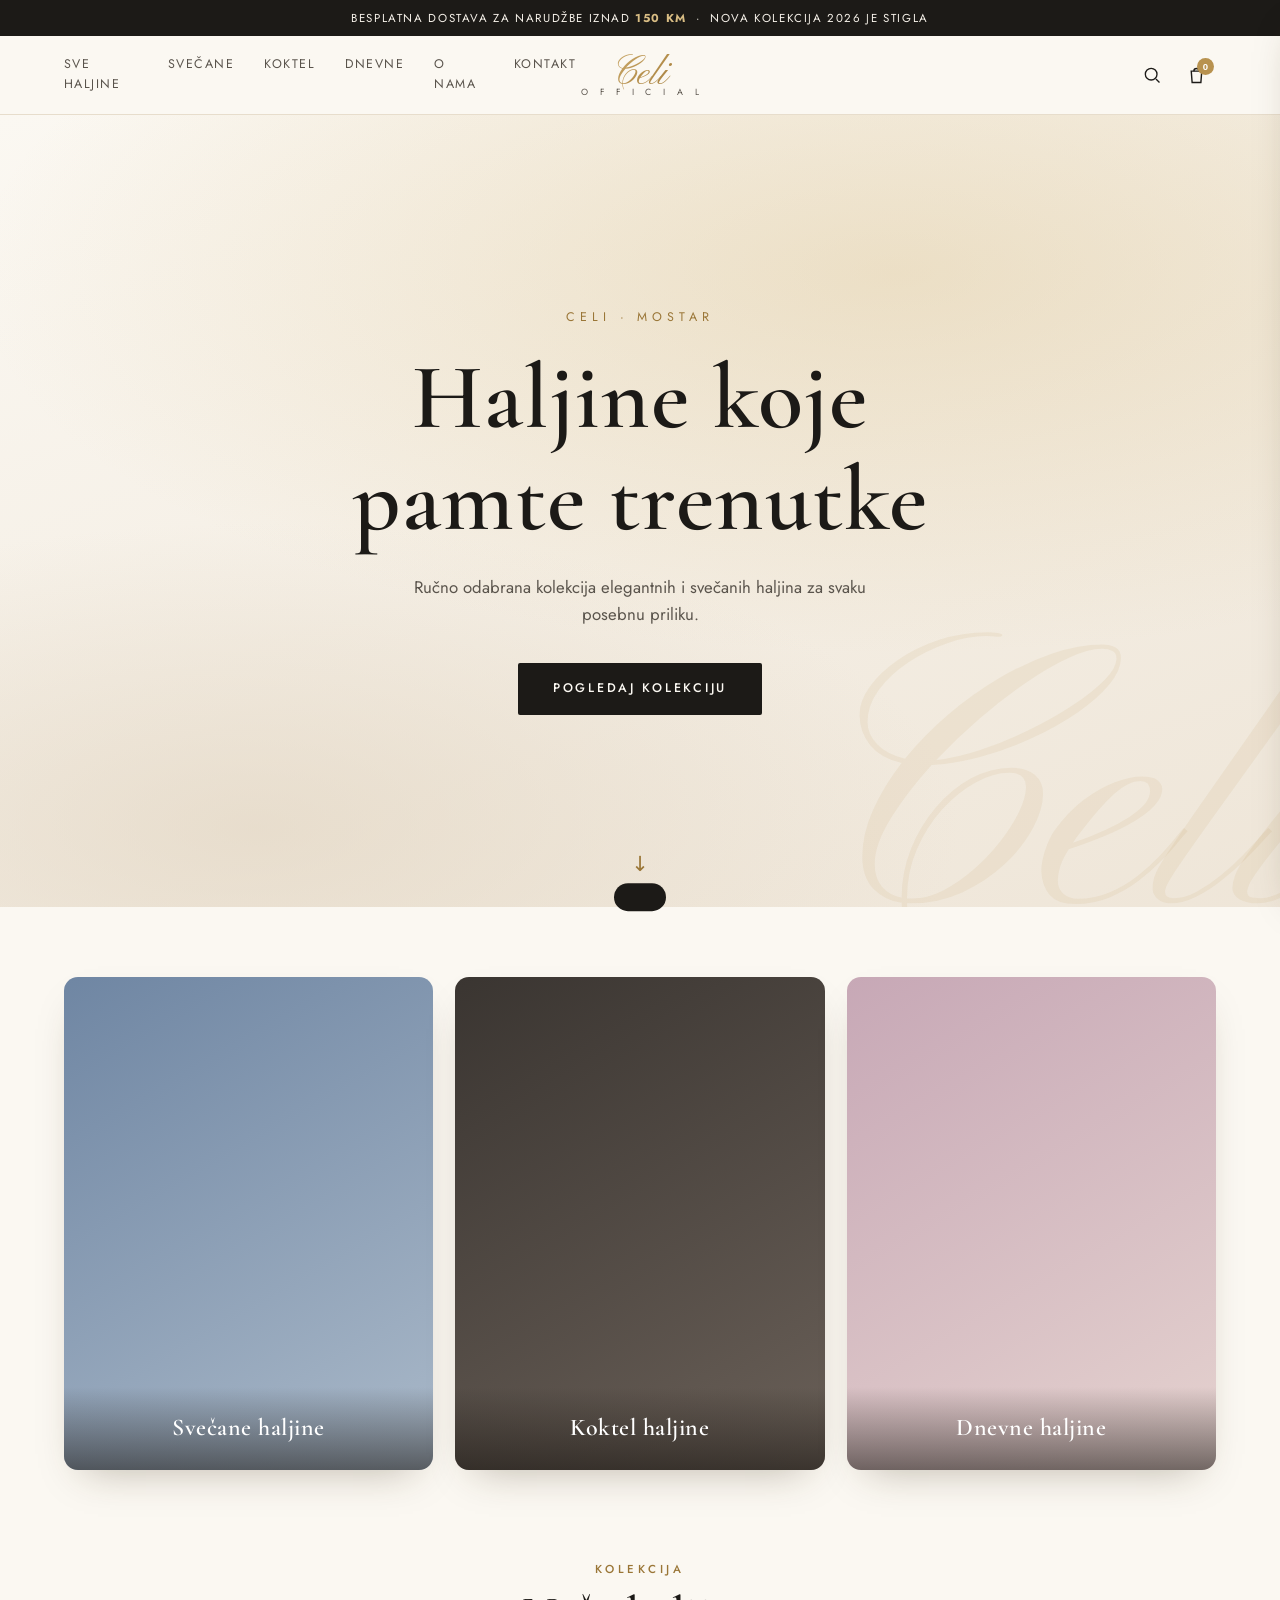
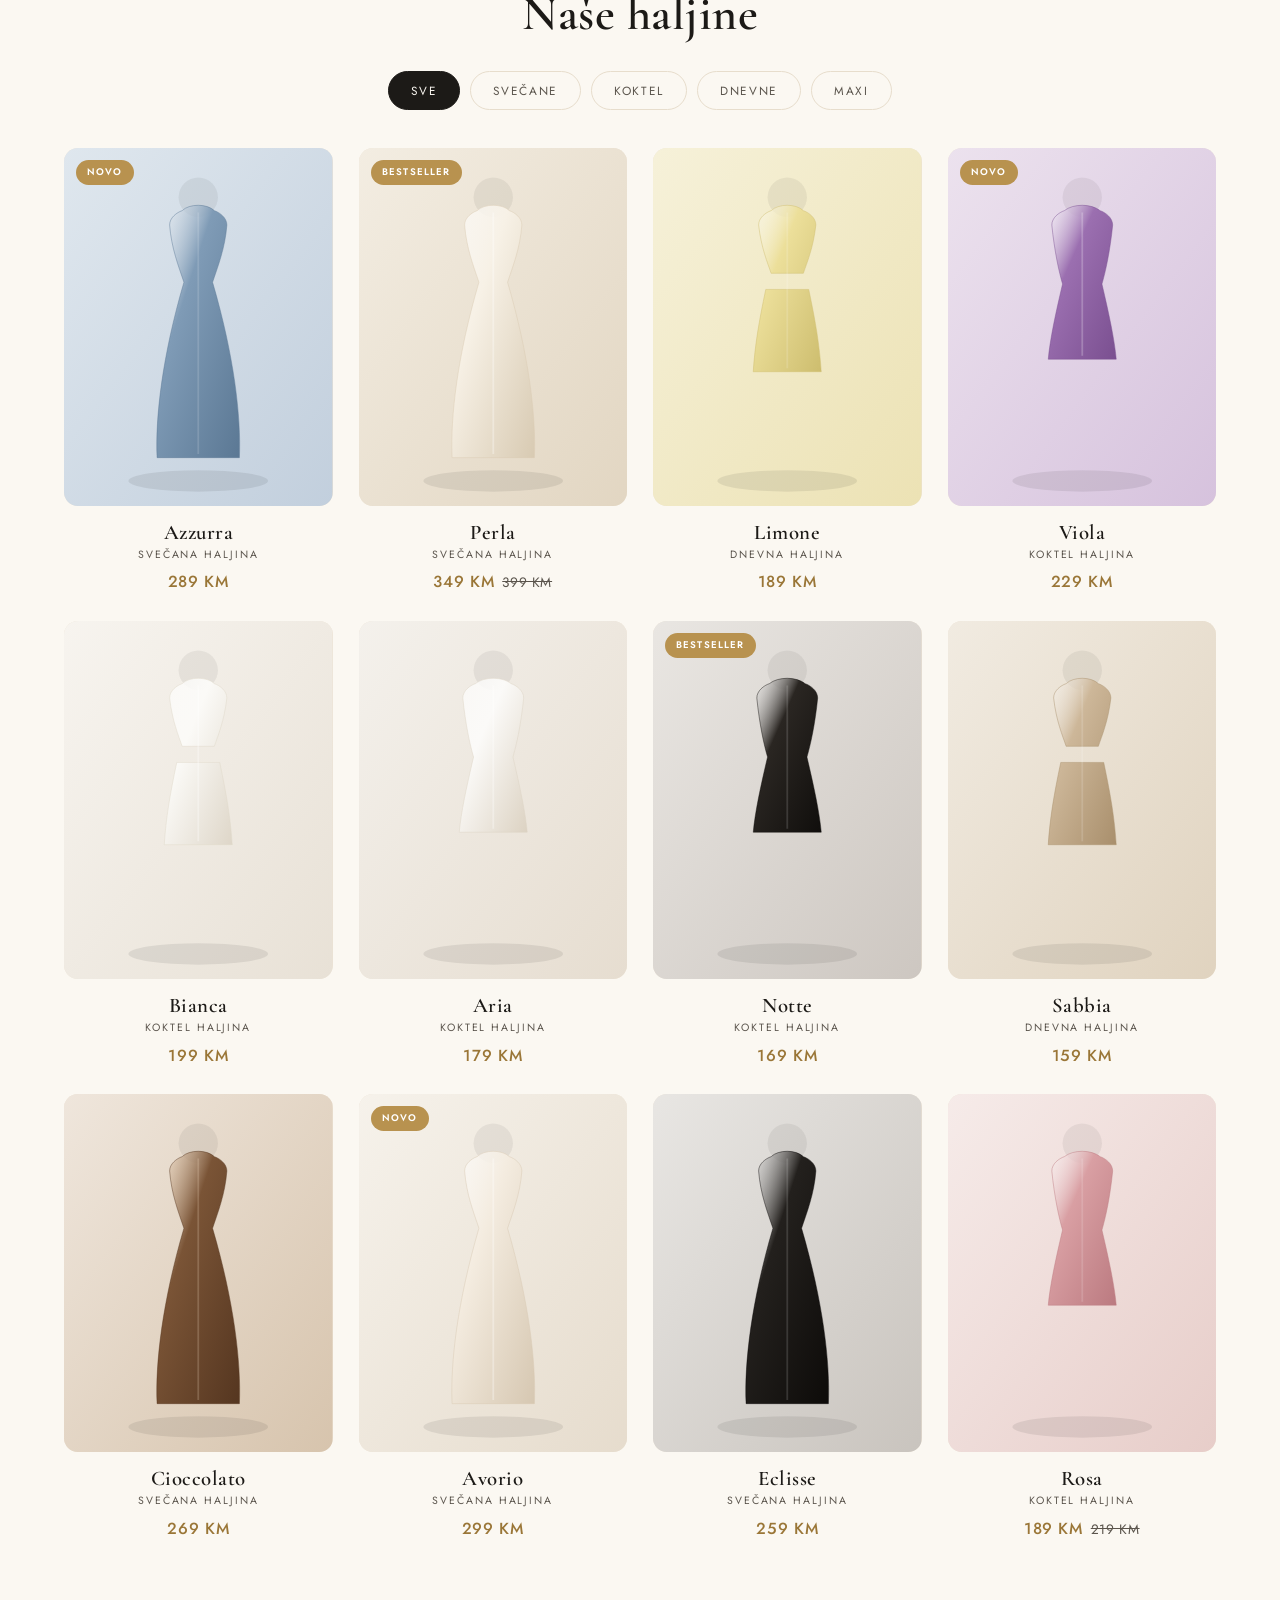
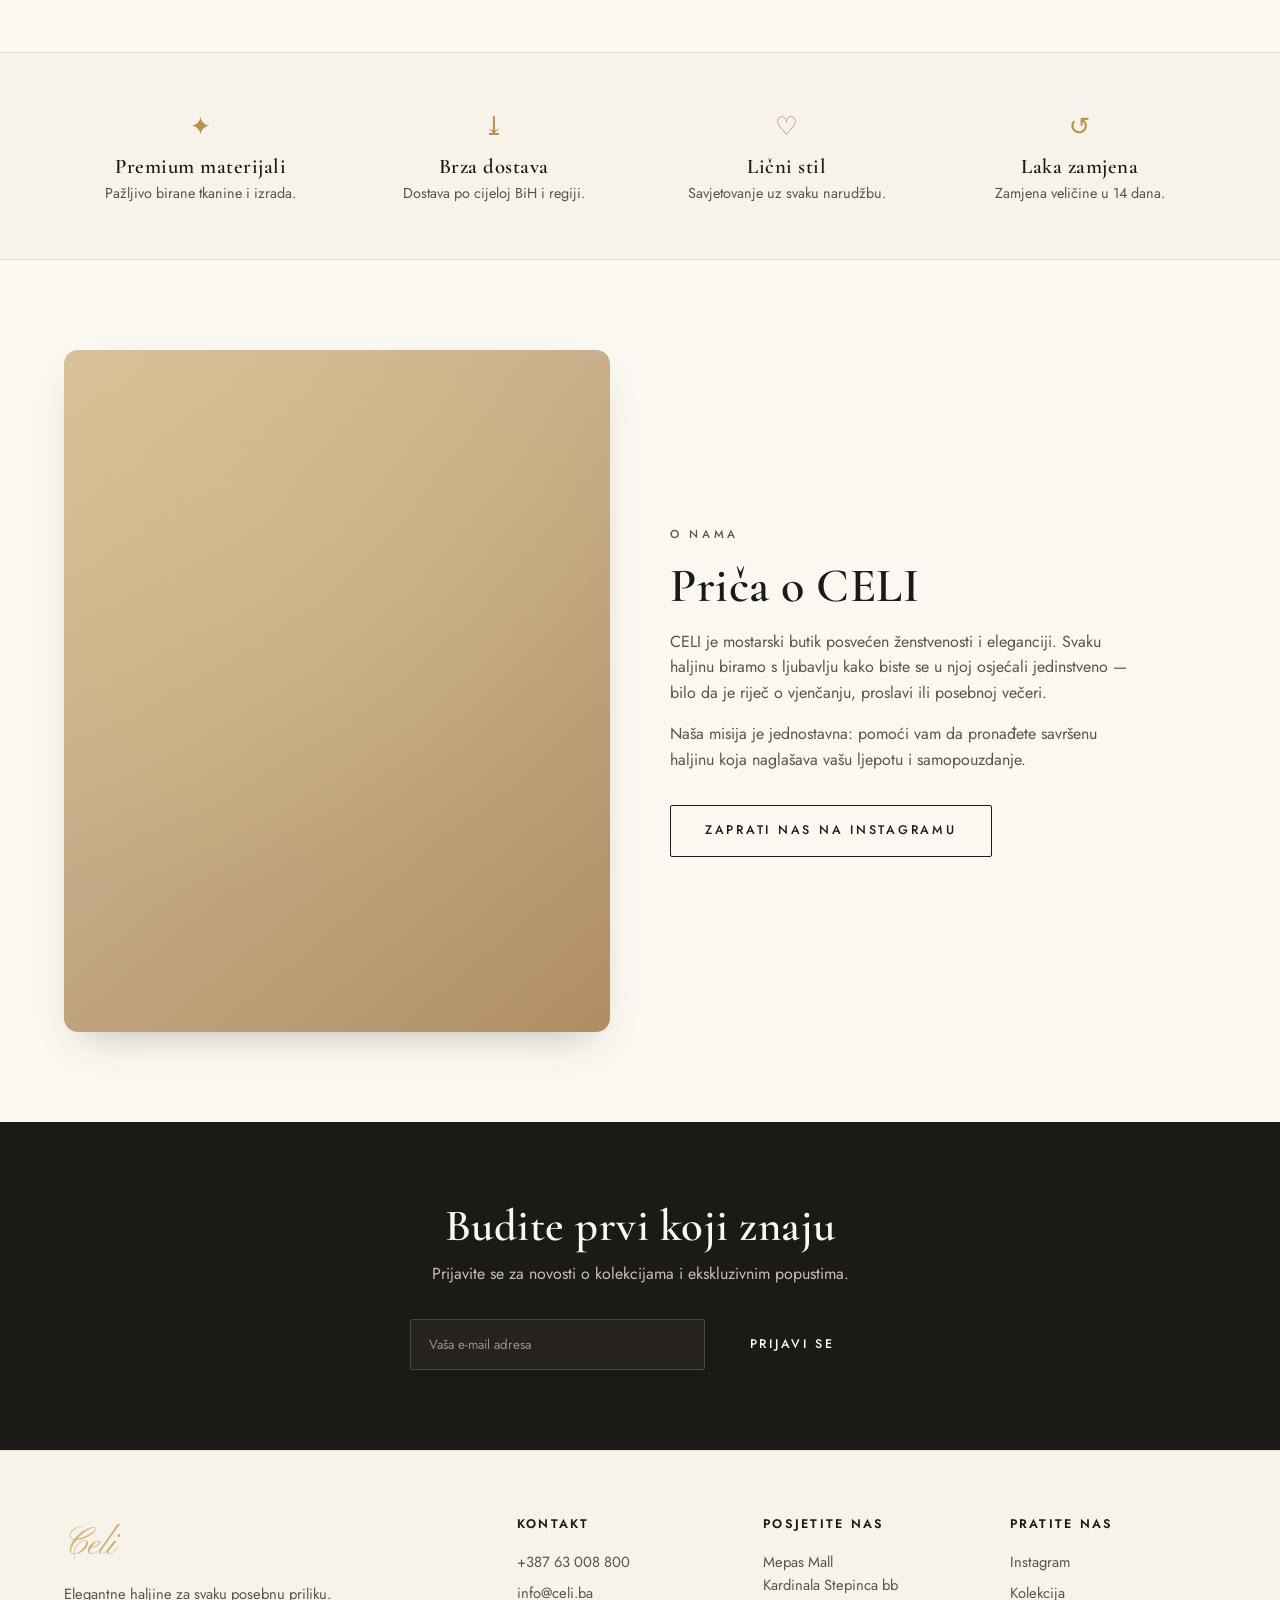
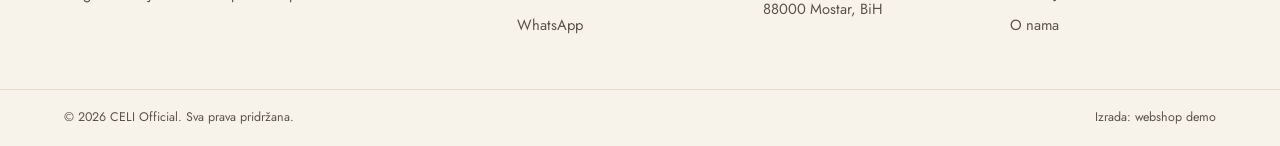
==== index.html @ 39673d81 "Add CELI Official dress webshop Modern static webshop for the CELI dress boutique (Mostar), styled t" ====
<!DOCTYPE html>
<html lang="hr">
<head>
  <meta charset="UTF-8" />
  <meta name="viewport" content="width=device-width, initial-scale=1.0" />
  <title>CELI Official — Elegantne haljine | Mostar</title>
  <meta name="description" content="CELI Official — butik elegantnih i svečanih haljina iz Mostara. Otkrijte novu kolekciju i naručite online." />
  <link rel="icon" type="image/svg+xml" href="assets/favicon.svg" />
  <link rel="preconnect" href="https://fonts.googleapis.com" />
  <link rel="preconnect" href="https://fonts.gstatic.com" crossorigin />
  <link href="https://fonts.googleapis.com/css2?family=Cormorant+Garamond:wght@400;500;600;700&family=Pinyon+Script&family=Jost:wght@300;400;500;600&display=swap" rel="stylesheet" />
  <link rel="stylesheet" href="css/styles.css" />
</head>
<body>

  <!-- Top announcement bar -->
  <div class="announce">
    Besplatna dostava za narudžbe iznad <strong>150 KM</strong> &nbsp;·&nbsp; Nova kolekcija 2026 je stigla
  </div>

  <!-- Header -->
  <header class="header" id="header">
    <div class="container header__inner">
      <button class="icon-btn nav-toggle" id="navToggle" aria-label="Izbornik">
        <span></span><span></span><span></span>
      </button>

      <nav class="nav" id="nav">
        <a href="#shop" data-filter="all">Sve haljine</a>
        <a href="#shop" data-filter="svecane">Svečane</a>
        <a href="#shop" data-filter="koktel">Koktel</a>
        <a href="#shop" data-filter="dnevne">Dnevne</a>
        <a href="#about">O nama</a>
        <a href="#contact">Kontakt</a>
      </nav>

      <a href="#home" class="logo" aria-label="CELI Official početna">
        <span class="logo__script">Celi</span>
        <span class="logo__sub">O F F I C I A L</span>
      </a>

      <div class="header__actions">
        <button class="icon-btn" id="searchToggle" aria-label="Pretraga">
          <svg viewBox="0 0 24 24" width="20" height="20" fill="none" stroke="currentColor" stroke-width="1.6"><circle cx="11" cy="11" r="7"/><path d="M21 21l-4.3-4.3"/></svg>
        </button>
        <button class="icon-btn cart-btn" id="cartToggle" aria-label="Košarica">
          <svg viewBox="0 0 24 24" width="21" height="21" fill="none" stroke="currentColor" stroke-width="1.6"><path d="M6 7h12l-1 13H7L6 7z"/><path d="M9 7a3 3 0 0 1 6 0"/></svg>
          <span class="cart-count" id="cartCount">0</span>
        </button>
      </div>
    </div>

    <!-- Search bar -->
    <div class="searchbar" id="searchbar">
      <div class="container">
        <input type="search" id="searchInput" placeholder="Pretraži haljine…" />
      </div>
    </div>
  </header>

  <!-- Hero -->
  <section class="hero" id="home">
    <div class="hero__bg"></div>
    <div class="hero__content">
      <p class="hero__eyebrow">CELI · Mostar</p>
      <h1 class="hero__title">Haljine koje<br/>pamte trenutke</h1>
      <p class="hero__sub">Ručno odabrana kolekcija elegantnih i svečanih haljina za svaku posebnu priliku.</p>
      <a href="#shop" class="btn btn--gold">Pogledaj kolekciju</a>
    </div>
    <a href="#shop" class="hero__scroll" aria-label="Skrolaj dolje">↓</a>
  </section>

  <!-- Category tiles -->
  <section class="cats container">
    <a href="#shop" class="cat" data-filter="svecane">
      <div class="cat__art cat__art--1"></div>
      <span>Svečane haljine</span>
    </a>
    <a href="#shop" class="cat" data-filter="koktel">
      <div class="cat__art cat__art--2"></div>
      <span>Koktel haljine</span>
    </a>
    <a href="#shop" class="cat" data-filter="dnevne">
      <div class="cat__art cat__art--3"></div>
      <span>Dnevne haljine</span>
    </a>
  </section>

  <!-- Shop -->
  <section class="shop container" id="shop">
    <div class="section-head">
      <p class="eyebrow">Kolekcija</p>
      <h2>Naše haljine</h2>
    </div>

    <div class="filters" id="filters">
      <button class="chip is-active" data-filter="all">Sve</button>
      <button class="chip" data-filter="svecane">Svečane</button>
      <button class="chip" data-filter="koktel">Koktel</button>
      <button class="chip" data-filter="dnevne">Dnevne</button>
      <button class="chip" data-filter="maxi">Maxi</button>
    </div>

    <div class="grid" id="productGrid"><!-- products injected by JS --></div>
    <p class="empty" id="emptyState" hidden>Nema haljina koje odgovaraju pretrazi.</p>
  </section>

  <!-- Feature strip -->
  <section class="features">
    <div class="container features__inner">
      <div class="feature"><span class="feature__ic">✦</span><h4>Premium materijali</h4><p>Pažljivo birane tkanine i izrada.</p></div>
      <div class="feature"><span class="feature__ic">⤓</span><h4>Brza dostava</h4><p>Dostava po cijeloj BiH i regiji.</p></div>
      <div class="feature"><span class="feature__ic">♡</span><h4>Lični stil</h4><p>Savjetovanje uz svaku narudžbu.</p></div>
      <div class="feature"><span class="feature__ic">↺</span><h4>Laka zamjena</h4><p>Zamjena veličine u 14 dana.</p></div>
    </div>
  </section>

  <!-- About -->
  <section class="about container" id="about">
    <div class="about__art"></div>
    <div class="about__text">
      <p class="eyebrow">O nama</p>
      <h2>Priča o CELI</h2>
      <p>CELI je mostarski butik posvećen ženstvenosti i eleganciji. Svaku haljinu biramo s ljubavlju kako biste se u njoj osjećali jedinstveno — bilo da je riječ o vjenčanju, proslavi ili posebnoj večeri.</p>
      <p>Naša misija je jednostavna: pomoći vam da pronađete savršenu haljinu koja naglašava vašu ljepotu i samopouzdanje.</p>
      <a href="https://www.instagram.com/celi.officiel/" target="_blank" rel="noopener" class="btn btn--outline">Zaprati nas na Instagramu</a>
    </div>
  </section>

  <!-- Newsletter -->
  <section class="newsletter">
    <div class="container newsletter__inner">
      <h2>Budite prvi koji znaju</h2>
      <p>Prijavite se za novosti o kolekcijama i ekskluzivnim popustima.</p>
      <form class="newsletter__form" id="newsletterForm">
        <input type="email" placeholder="Vaša e-mail adresa" required />
        <button class="btn btn--gold" type="submit">Prijavi se</button>
      </form>
      <p class="newsletter__msg" id="newsletterMsg" hidden>Hvala! Uspješno ste prijavljeni. ✦</p>
    </div>
  </section>

  <!-- Contact / Footer -->
  <footer class="footer" id="contact">
    <div class="container footer__inner">
      <div class="footer__col footer__brand">
        <span class="logo__script footer__logo">Celi</span>
        <p>Elegantne haljine za svaku posebnu priliku.</p>
      </div>
      <div class="footer__col">
        <h5>Kontakt</h5>
        <p><a href="tel:+38763008800">+387 63 008 800</a></p>
        <p><a href="mailto:info@celi.ba">info@celi.ba</a></p>
        <p><a href="https://wa.me/38763008800" target="_blank" rel="noopener">WhatsApp</a></p>
      </div>
      <div class="footer__col">
        <h5>Posjetite nas</h5>
        <p>Mepas Mall<br/>Kardinala Stepinca bb<br/>88000 Mostar, BiH</p>
      </div>
      <div class="footer__col">
        <h5>Pratite nas</h5>
        <p><a href="https://www.instagram.com/celi.officiel/" target="_blank" rel="noopener">Instagram</a></p>
        <p><a href="#shop">Kolekcija</a></p>
        <p><a href="#about">O nama</a></p>
      </div>
    </div>
    <div class="footer__bottom">
      <div class="container">
        <span>© <span id="year"></span> CELI Official. Sva prava pridržana.</span>
        <span>Izrada: webshop demo</span>
      </div>
    </div>
  </footer>

  <!-- Cart drawer -->
  <div class="overlay" id="overlay"></div>
  <aside class="cart" id="cart" aria-label="Košarica">
    <div class="cart__head">
      <h3>Vaša košarica</h3>
      <button class="icon-btn" id="cartClose" aria-label="Zatvori">✕</button>
    </div>
    <div class="cart__body" id="cartBody"><!-- items --></div>
    <div class="cart__foot">
      <div class="cart__total"><span>Ukupno</span><strong id="cartTotal">0 KM</strong></div>
      <button class="btn btn--gold btn--block" id="checkoutBtn">Naruči putem WhatsApp-a</button>
      <p class="cart__note">Narudžba se šalje na naš WhatsApp — potvrdit ćemo dostupnost i dostavu.</p>
    </div>
  </aside>

  <!-- Quick view modal -->
  <div class="modal" id="modal" aria-hidden="true">
    <div class="modal__overlay" id="modalOverlay"></div>
    <div class="modal__box" id="modalBox"><!-- injected --></div>
  </div>

  <!-- Toast -->
  <div class="toast" id="toast"></div>

  <script src="js/products.js"></script>
  <script src="js/app.js"></script>
</body>
</html>
---- css/styles.css ----
/* ===== CELI Official — webshop ===== */
:root{
  --ink:#1c1a17;
  --ink-soft:#5a544c;
  --gold:#b8924f;
  --gold-deep:#9a7637;
  --gold-light:#d9bd84;
  --cream:#f7f2ea;
  --ivory:#fbf8f2;
  --sand:#ece2d3;
  --sand-deep:#e0d3bf;
  --white:#ffffff;
  --line:#e7ddcc;
  --shadow:0 18px 40px -20px rgba(60,45,20,.35);
  --radius:14px;
  --maxw:1200px;
  --ease:cubic-bezier(.4,0,.2,1);
}

*{box-sizing:border-box;margin:0;padding:0}
html{scroll-behavior:smooth}
body{
  font-family:'Jost',system-ui,Arial,sans-serif;
  color:var(--ink);
  background:var(--ivory);
  line-height:1.6;
  -webkit-font-smoothing:antialiased;
}
img{max-width:100%;display:block}
a{color:inherit;text-decoration:none}
.container{width:100%;max-width:var(--maxw);margin:0 auto;padding:0 24px}

h1,h2,h3,h4{font-family:'Cormorant Garamond',Georgia,serif;font-weight:600;line-height:1.1;letter-spacing:.5px}
.eyebrow{font-size:.72rem;letter-spacing:.32em;text-transform:uppercase;color:var(--gold-deep);font-weight:500;margin-bottom:.6rem}

/* ===== Buttons ===== */
.btn{
  display:inline-block;font-family:'Jost',sans-serif;font-size:.78rem;
  letter-spacing:.22em;text-transform:uppercase;font-weight:500;
  padding:15px 34px;border:1px solid transparent;cursor:pointer;
  transition:.35s var(--ease);border-radius:2px;background:none;
}
.btn--gold{background:var(--ink);color:var(--ivory)}
.btn--gold:hover{background:var(--gold);color:var(--white)}
.btn--outline{border-color:var(--ink);color:var(--ink)}
.btn--outline:hover{background:var(--ink);color:var(--ivory)}
.btn--block{width:100%;text-align:center}

/* ===== Announce bar ===== */
.announce{
  background:var(--ink);color:var(--cream);text-align:center;
  font-size:.72rem;letter-spacing:.14em;padding:9px 16px;text-transform:uppercase;
}
.announce strong{color:var(--gold-light)}

/* ===== Header ===== */
.header{position:sticky;top:0;z-index:50;background:rgba(251,248,242,.92);
  backdrop-filter:blur(10px);border-bottom:1px solid var(--line);transition:.3s}
.header__inner{display:grid;grid-template-columns:1fr auto 1fr;align-items:center;height:78px}
.nav{display:flex;gap:30px;justify-self:start}
.nav a{font-size:.78rem;letter-spacing:.12em;text-transform:uppercase;color:var(--ink-soft);
  position:relative;padding:4px 0;transition:.25s}
.nav a::after{content:"";position:absolute;left:0;bottom:-2px;width:0;height:1px;background:var(--gold);transition:.3s}
.nav a:hover{color:var(--ink)}
.nav a:hover::after{width:100%}

.logo{justify-self:center;text-align:center;line-height:1}
.logo__script{font-family:'Pinyon Script',cursive;font-size:2.5rem;
  background:linear-gradient(135deg,var(--gold-light),var(--gold),var(--gold-deep));
  -webkit-background-clip:text;background-clip:text;-webkit-text-fill-color:transparent;
  display:block}
.logo__sub{display:block;font-size:.56rem;letter-spacing:.5em;color:var(--ink-soft);
  margin-top:-6px;padding-left:.5em}

.header__actions{display:flex;gap:6px;justify-self:end;align-items:center}
.icon-btn{background:none;border:none;color:var(--ink);cursor:pointer;padding:9px;
  display:inline-flex;align-items:center;justify-content:center;border-radius:50%;transition:.25s}
.icon-btn:hover{background:var(--sand)}
.cart-btn{position:relative}
.cart-count{position:absolute;top:2px;right:2px;background:var(--gold);color:#fff;
  font-size:.6rem;font-weight:600;min-width:17px;height:17px;border-radius:9px;
  display:flex;align-items:center;justify-content:center;padding:0 4px}

.nav-toggle{display:none;flex-direction:column;gap:4px}
.nav-toggle span{width:22px;height:2px;background:var(--ink);transition:.3s}

.searchbar{max-height:0;overflow:hidden;transition:max-height .35s var(--ease);border-top:0 solid var(--line)}
.searchbar.open{max-height:80px;border-top:1px solid var(--line)}
.searchbar input{width:100%;padding:18px 4px;border:none;background:none;font-size:1rem;
  font-family:'Cormorant Garamond',serif;outline:none}

/* ===== Hero ===== */
.hero{position:relative;min-height:88vh;display:flex;align-items:center;
  justify-content:center;text-align:center;overflow:hidden}
.hero__bg{position:absolute;inset:0;
  background:
    radial-gradient(120% 80% at 70% 20%,rgba(216,189,132,.35),transparent 60%),
    radial-gradient(100% 70% at 20% 90%,rgba(224,211,191,.6),transparent 55%),
    linear-gradient(160deg,var(--ivory),var(--sand) 120%);
}
.hero__bg::after{content:"Celi";position:absolute;right:-4%;bottom:-12%;
  font-family:'Pinyon Script',cursive;font-size:42vh;color:rgba(184,146,79,.10);
  line-height:1;pointer-events:none;user-select:none}
.hero__content{position:relative;max-width:680px;padding:0 24px;animation:rise 1s var(--ease) both}
.hero__eyebrow{font-size:.78rem;letter-spacing:.4em;text-transform:uppercase;color:var(--gold-deep);margin-bottom:1.2rem}
.hero__title{font-size:clamp(2.8rem,8vw,5.8rem);font-weight:600;letter-spacing:1px}
.hero__sub{margin:1.4rem auto 2.2rem;max-width:480px;color:var(--ink-soft);font-size:1.05rem}
.hero__scroll{position:absolute;bottom:26px;left:50%;transform:translateX(-50%);
  color:var(--gold-deep);font-size:1.3rem;animation:bob 1.8s infinite}
@keyframes rise{from{opacity:0;transform:translateY(26px)}to{opacity:1;transform:none}}
@keyframes bob{0%,100%{transform:translate(-50%,0)}50%{transform:translate(-50%,8px)}}

/* ===== Category tiles ===== */
.cats{display:grid;grid-template-columns:repeat(3,1fr);gap:22px;padding:70px 24px 30px}
.cat{position:relative;border-radius:var(--radius);overflow:hidden;aspect-ratio:3/4;
  box-shadow:var(--shadow);group:cat}
.cat__art{position:absolute;inset:0;transition:transform .8s var(--ease)}
.cat:hover .cat__art{transform:scale(1.06)}
.cat__art--1{background:linear-gradient(150deg,#6f86a3,#aab9c9)}
.cat__art--2{background:linear-gradient(150deg,#3a3531,#6a6058)}
.cat__art--3{background:linear-gradient(150deg,#c7a8b6,#e5d2cf)}
.cat span{position:absolute;left:0;right:0;bottom:0;padding:22px;color:#fff;
  font-family:'Cormorant Garamond',serif;font-size:1.5rem;font-weight:600;
  background:linear-gradient(transparent,rgba(20,16,12,.55));text-align:center;letter-spacing:.5px}

/* ===== Section heads ===== */
.section-head{text-align:center;margin:60px 0 30px}
.section-head h2{font-size:clamp(2rem,5vw,3rem)}

/* ===== Filters ===== */
.filters{display:flex;gap:10px;justify-content:center;flex-wrap:wrap;margin-bottom:38px}
.chip{font-family:'Jost',sans-serif;font-size:.74rem;letter-spacing:.14em;text-transform:uppercase;
  padding:10px 22px;border:1px solid var(--line);background:none;color:var(--ink-soft);
  cursor:pointer;border-radius:30px;transition:.28s}
.chip:hover{border-color:var(--gold)}
.chip.is-active{background:var(--ink);color:var(--ivory);border-color:var(--ink)}

/* ===== Product grid ===== */
.shop{padding-bottom:40px}
.grid{display:grid;grid-template-columns:repeat(4,1fr);gap:26px}
.card{position:relative;animation:fade .5s var(--ease) both}
@keyframes fade{from{opacity:0;transform:translateY(14px)}to{opacity:1;transform:none}}
.card__media{position:relative;aspect-ratio:3/4;border-radius:var(--radius);overflow:hidden;
  background:var(--sand);cursor:pointer}
.card__media svg{width:100%;height:100%;transition:transform .8s var(--ease)}
.card:hover .card__media svg{transform:scale(1.05)}
.card__badge{position:absolute;top:12px;left:12px;background:var(--gold);color:#fff;
  font-size:.6rem;letter-spacing:.12em;text-transform:uppercase;padding:5px 11px;border-radius:20px;font-weight:600}
.card__quick{position:absolute;left:12px;right:12px;bottom:12px;transform:translateY(120%);
  opacity:0;transition:.35s var(--ease);background:rgba(251,248,242,.95);color:var(--ink);
  border:none;padding:13px;font-size:.72rem;letter-spacing:.16em;text-transform:uppercase;
  cursor:pointer;border-radius:6px;font-family:'Jost',sans-serif;backdrop-filter:blur(4px)}
.card:hover .card__quick{transform:none;opacity:1}
.card__quick:hover{background:var(--ink);color:var(--ivory)}
.card__info{padding:16px 2px 0;text-align:center}
.card__name{font-family:'Cormorant Garamond',serif;font-size:1.3rem;font-weight:600}
.card__cat{font-size:.66rem;letter-spacing:.18em;text-transform:uppercase;color:var(--ink-soft);margin:2px 0 6px}
.card__price{color:var(--gold-deep);font-weight:500;letter-spacing:.04em}
.card__price del{color:var(--ink-soft);font-weight:400;margin-left:8px;font-size:.85em}
.empty{text-align:center;color:var(--ink-soft);padding:60px 0;font-size:1.1rem}

/* ===== Features ===== */
.features{background:var(--cream);margin-top:70px;border-top:1px solid var(--line);border-bottom:1px solid var(--line)}
.features__inner{display:grid;grid-template-columns:repeat(4,1fr);gap:20px;padding:54px 24px}
.feature{text-align:center}
.feature__ic{font-size:1.6rem;color:var(--gold)}
.feature h4{font-size:1.3rem;margin:.5rem 0 .2rem}
.feature p{font-size:.9rem;color:var(--ink-soft)}

/* ===== About ===== */
.about{display:grid;grid-template-columns:1fr 1fr;gap:60px;align-items:center;padding:90px 24px}
.about__art{aspect-ratio:4/5;border-radius:var(--radius);box-shadow:var(--shadow);
  background:
    radial-gradient(80% 60% at 30% 20%,rgba(217,189,132,.5),transparent),
    linear-gradient(140deg,#d8c3a3,#b08e64)}
.about__text h2{font-size:clamp(2rem,5vw,3rem);margin-bottom:1rem}
.about__text p{color:var(--ink-soft);margin-bottom:1rem;max-width:46ch}
.about__text .btn{margin-top:1rem}

/* ===== Newsletter ===== */
.newsletter{background:var(--ink);color:var(--cream);text-align:center}
.newsletter__inner{padding:80px 24px}
.newsletter h2{font-size:clamp(2rem,5vw,2.8rem);color:var(--ivory)}
.newsletter p{color:#c8bfb0;margin:.6rem 0 2rem}
.newsletter__form{display:flex;gap:10px;max-width:460px;margin:0 auto;flex-wrap:wrap;justify-content:center}
.newsletter__form input{flex:1;min-width:220px;padding:15px 18px;border:1px solid #4a443c;
  background:#26221d;color:var(--cream);font-family:'Jost',sans-serif;outline:none;border-radius:2px}
.newsletter__form input::placeholder{color:#9a9082}
.newsletter__msg{color:var(--gold-light);margin-top:1.2rem}

/* ===== Footer ===== */
.footer{background:var(--cream);border-top:1px solid var(--line)}
.footer__inner{display:grid;grid-template-columns:2fr 1fr 1fr 1fr;gap:40px;padding:64px 24px 44px}
.footer__logo{font-size:2.4rem;margin-bottom:.4rem}
.footer__brand p{color:var(--ink-soft);max-width:30ch}
.footer h5{font-size:.78rem;letter-spacing:.18em;text-transform:uppercase;margin-bottom:1rem;font-family:'Jost',sans-serif;font-weight:600}
.footer__col p{margin-bottom:.5rem;color:var(--ink-soft);font-size:.92rem}
.footer__col a{transition:.25s}
.footer__col a:hover{color:var(--gold-deep)}
.footer__bottom{border-top:1px solid var(--line);font-size:.78rem;color:var(--ink-soft)}
.footer__bottom .container{display:flex;justify-content:space-between;padding-top:18px;padding-bottom:18px;flex-wrap:wrap;gap:8px}

/* ===== Cart drawer ===== */
.overlay{position:fixed;inset:0;background:rgba(28,24,18,.45);opacity:0;visibility:hidden;
  transition:.35s;z-index:80}
.overlay.show{opacity:1;visibility:visible}
.cart{position:fixed;top:0;right:0;height:100%;width:400px;max-width:90vw;background:var(--ivory);
  z-index:90;display:flex;flex-direction:column;transform:translateX(100%);transition:transform .4s var(--ease);box-shadow:var(--shadow)}
.cart.open{transform:none}
.cart__head{display:flex;justify-content:space-between;align-items:center;padding:24px;border-bottom:1px solid var(--line)}
.cart__head h3{font-size:1.5rem}
.cart__body{flex:1;overflow-y:auto;padding:14px 24px}
.cart__empty{text-align:center;color:var(--ink-soft);padding:60px 10px}
.citem{display:grid;grid-template-columns:64px 1fr auto;gap:14px;padding:16px 0;border-bottom:1px solid var(--line)}
.citem__img{width:64px;height:80px;border-radius:8px;overflow:hidden;background:var(--sand)}
.citem__name{font-family:'Cormorant Garamond',serif;font-size:1.15rem;font-weight:600;line-height:1.1}
.citem__meta{font-size:.74rem;color:var(--ink-soft);letter-spacing:.04em;margin:2px 0 8px}
.citem__price{color:var(--gold-deep);font-size:.9rem}
.qty{display:inline-flex;align-items:center;border:1px solid var(--line);border-radius:20px;overflow:hidden}
.qty button{width:26px;height:26px;border:none;background:none;cursor:pointer;color:var(--ink);font-size:1rem}
.qty button:hover{background:var(--sand)}
.qty span{min-width:24px;text-align:center;font-size:.85rem}
.citem__remove{background:none;border:none;color:var(--ink-soft);cursor:pointer;font-size:.72rem;
  letter-spacing:.06em;text-decoration:underline;margin-top:8px}
.citem__remove:hover{color:var(--gold-deep)}
.cart__foot{border-top:1px solid var(--line);padding:22px 24px}
.cart__total{display:flex;justify-content:space-between;align-items:baseline;margin-bottom:16px}
.cart__total strong{font-family:'Cormorant Garamond',serif;font-size:1.6rem;color:var(--ink)}
.cart__note{font-size:.72rem;color:var(--ink-soft);text-align:center;margin-top:12px}

/* ===== Modal ===== */
.modal{position:fixed;inset:0;z-index:100;display:none}
.modal.open{display:block}
.modal__overlay{position:absolute;inset:0;background:rgba(28,24,18,.55)}
.modal__box{position:absolute;top:50%;left:50%;transform:translate(-50%,-50%);
  width:min(860px,92vw);max-height:90vh;overflow-y:auto;background:var(--ivory);
  border-radius:var(--radius);box-shadow:var(--shadow);display:grid;grid-template-columns:1fr 1fr}
.modal__media{background:var(--sand)}
.modal__media svg{width:100%;height:100%}
.modal__info{padding:38px 34px;position:relative}
.modal__close{position:absolute;top:14px;right:14px}
.modal__cat{font-size:.68rem;letter-spacing:.18em;text-transform:uppercase;color:var(--gold-deep)}
.modal__name{font-size:2.2rem;margin:.3rem 0}
.modal__price{font-size:1.25rem;color:var(--gold-deep);margin-bottom:1rem}
.modal__price del{color:var(--ink-soft);font-size:1rem;margin-left:10px}
.modal__desc{color:var(--ink-soft);margin-bottom:1.4rem;font-size:.95rem}
.modal__label{font-size:.72rem;letter-spacing:.14em;text-transform:uppercase;margin-bottom:8px;color:var(--ink)}
.sizes{display:flex;gap:8px;flex-wrap:wrap;margin-bottom:1.6rem}
.size{width:44px;height:44px;border:1px solid var(--line);background:none;border-radius:50%;
  cursor:pointer;font-family:'Jost',sans-serif;font-size:.82rem;transition:.25s}
.size:hover{border-color:var(--gold)}
.size.is-active{background:var(--ink);color:var(--ivory);border-color:var(--ink)}

/* ===== Toast ===== */
.toast{position:fixed;bottom:28px;left:50%;transform:translate(-50%,140%);
  background:var(--ink);color:var(--ivory);padding:14px 26px;border-radius:30px;
  font-size:.82rem;letter-spacing:.06em;z-index:110;transition:transform .4s var(--ease);box-shadow:var(--shadow)}
.toast.show{transform:translate(-50%,0)}

/* ===== Responsive ===== */
@media(max-width:900px){
  .grid{grid-template-columns:repeat(3,1fr)}
  .features__inner{grid-template-columns:repeat(2,1fr);gap:34px}
  .about{grid-template-columns:1fr;gap:34px}
  .footer__inner{grid-template-columns:1fr 1fr}
  .modal__box{grid-template-columns:1fr}
  .modal__media{aspect-ratio:3/2}
}
@media(max-width:760px){
  .header__inner{grid-template-columns:auto 1fr auto}
  .nav-toggle{display:flex}
  .nav{position:fixed;top:0;left:0;height:100vh;width:78%;max-width:320px;background:var(--ivory);
    flex-direction:column;justify-self:start;padding:90px 30px;gap:8px;
    transform:translateX(-100%);transition:transform .4s var(--ease);z-index:95;box-shadow:var(--shadow)}
  .nav.open{transform:none}
  .nav a{font-size:1rem;padding:12px 0;border-bottom:1px solid var(--line)}
  .logo__script{font-size:2rem}
  .cats{grid-template-columns:1fr;gap:16px}
}
@media(max-width:560px){
  .grid{grid-template-columns:repeat(2,1fr);gap:16px}
  .card__name{font-size:1.1rem}
  .footer__inner{grid-template-columns:1fr;gap:28px}
  .footer__bottom .container{justify-content:center;text-align:center}
}
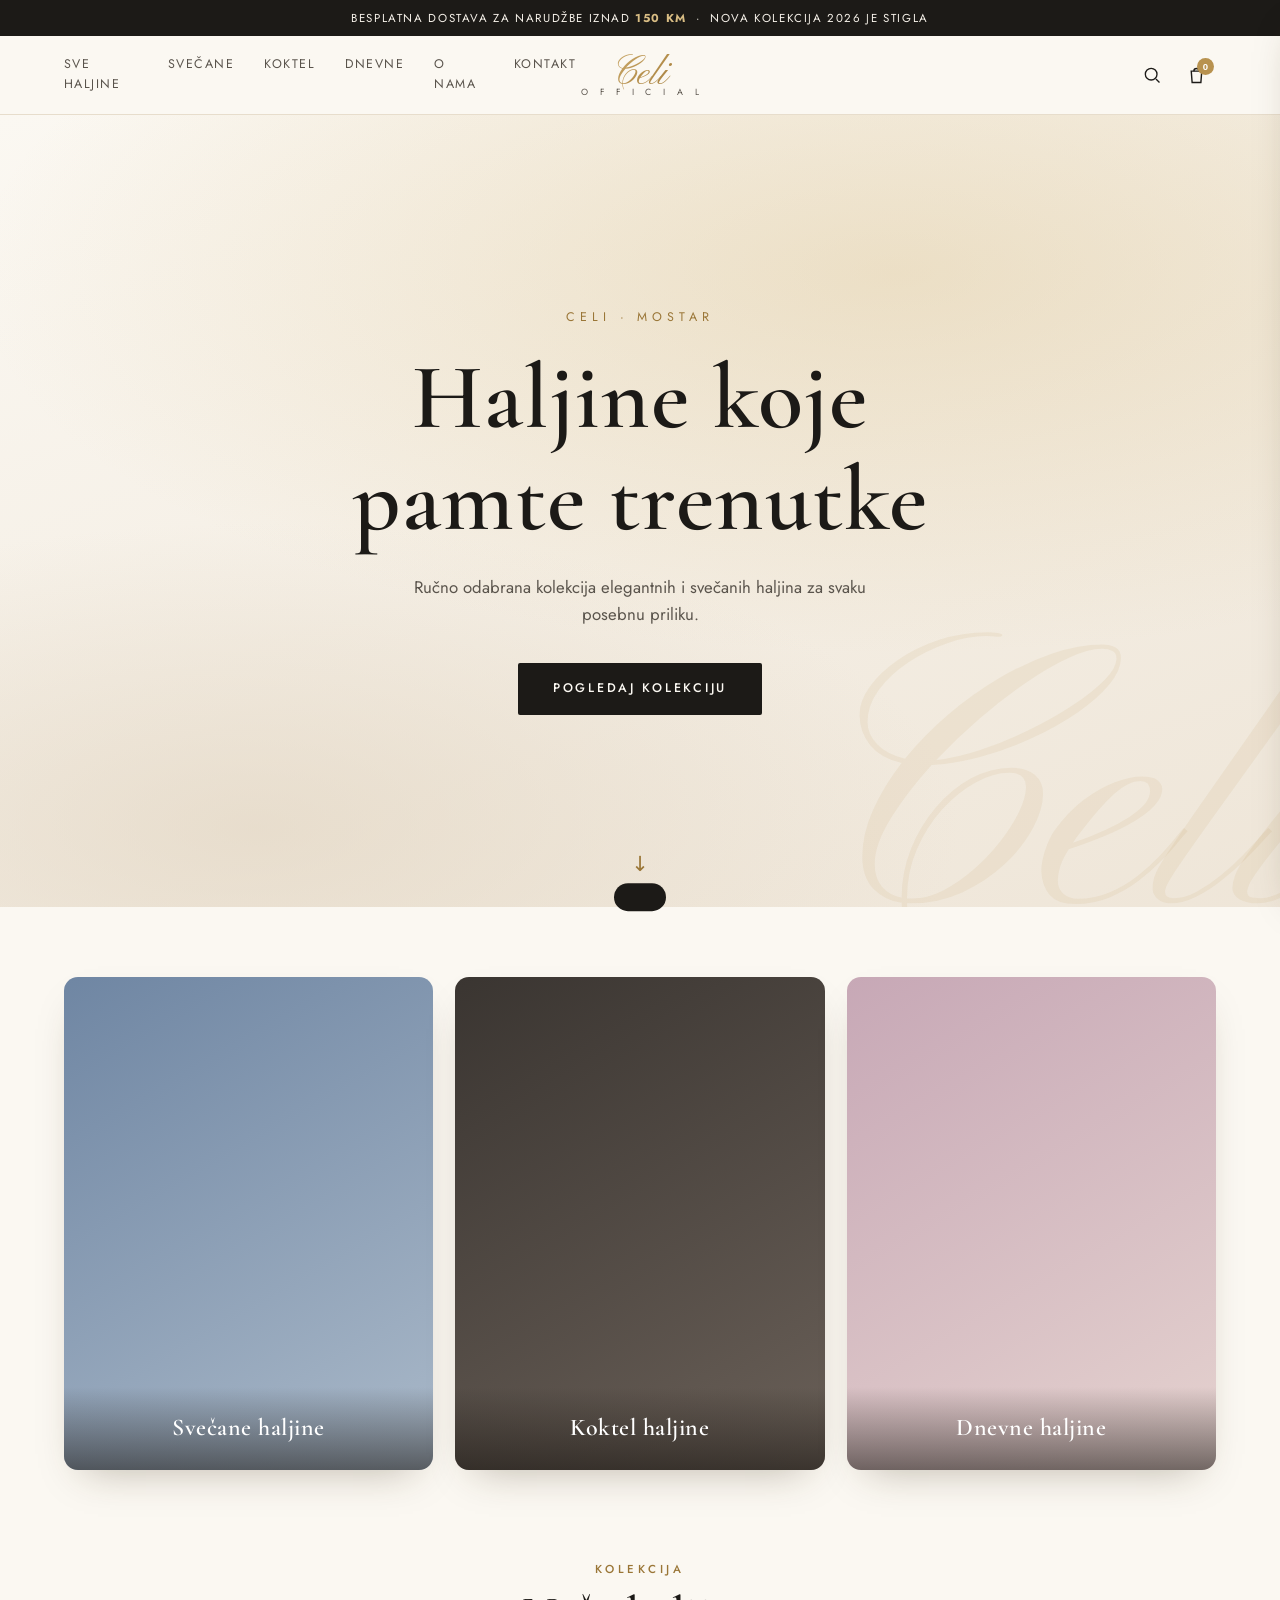
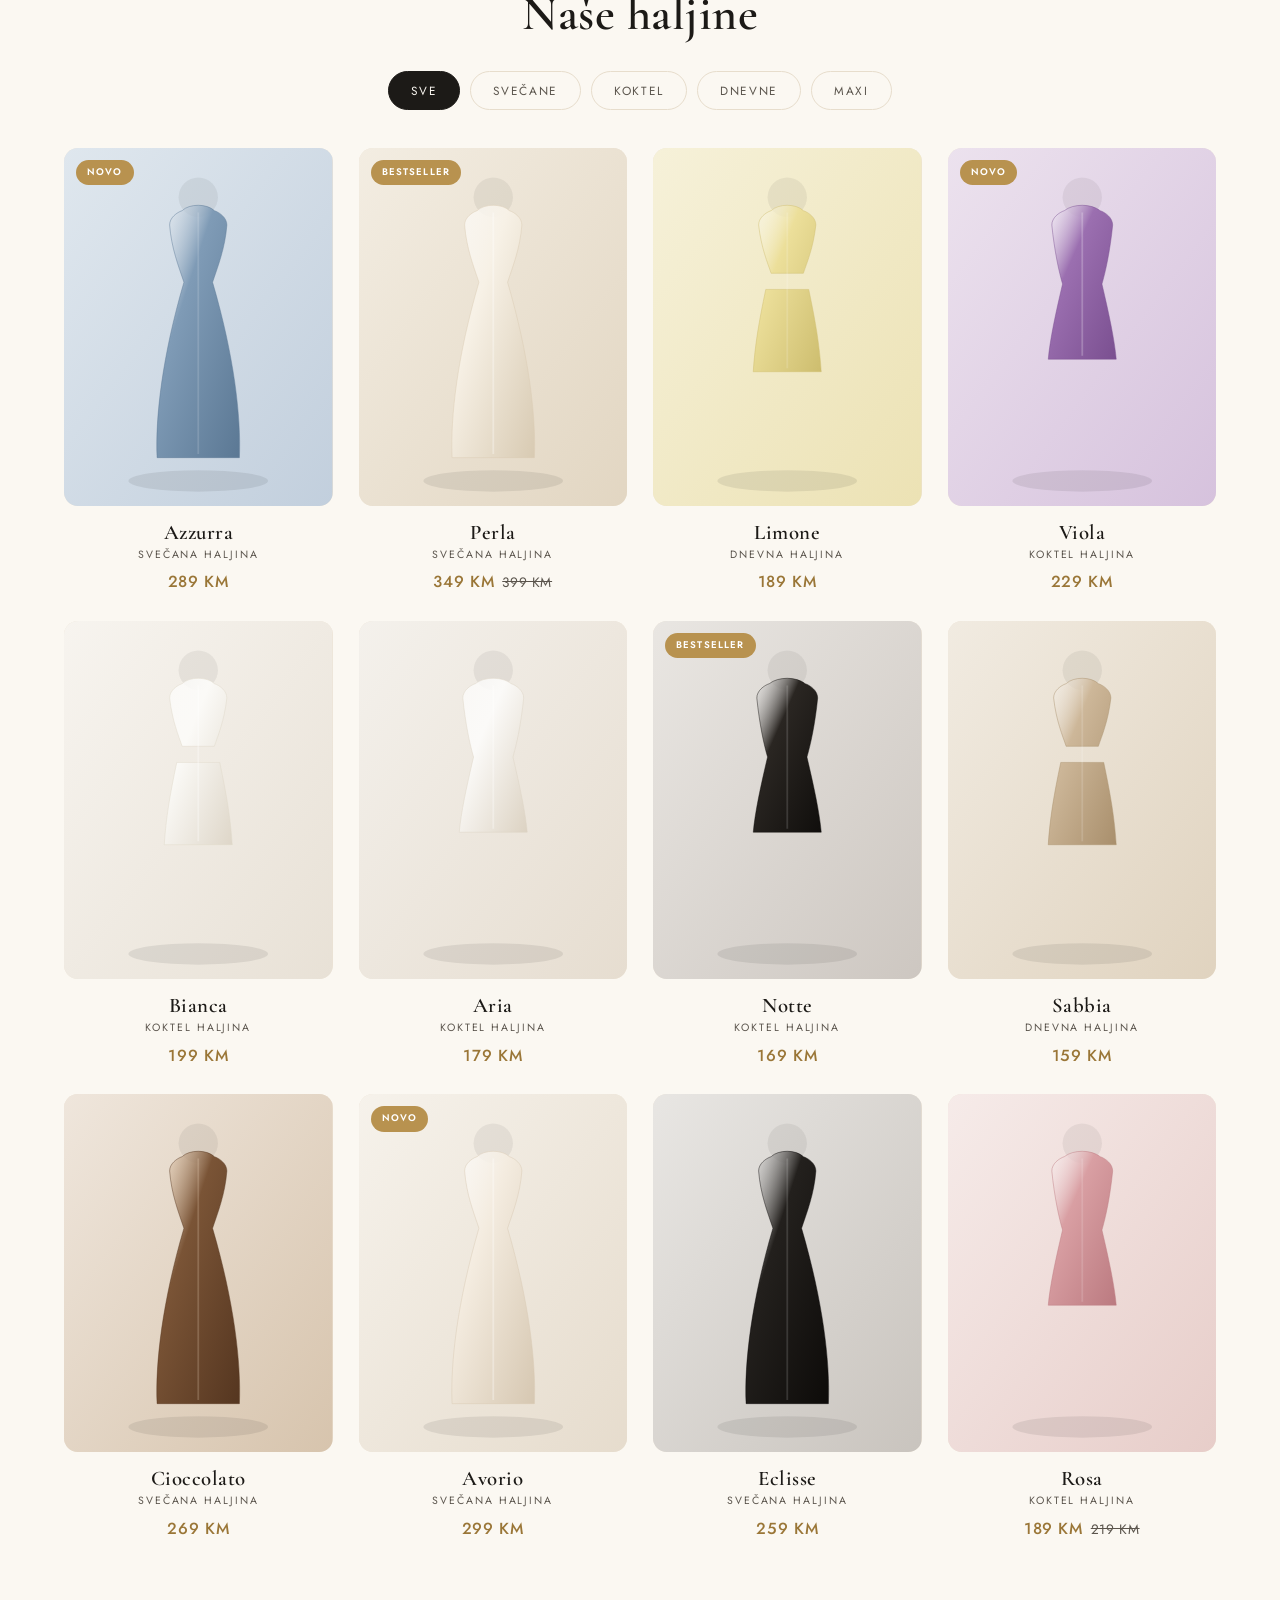
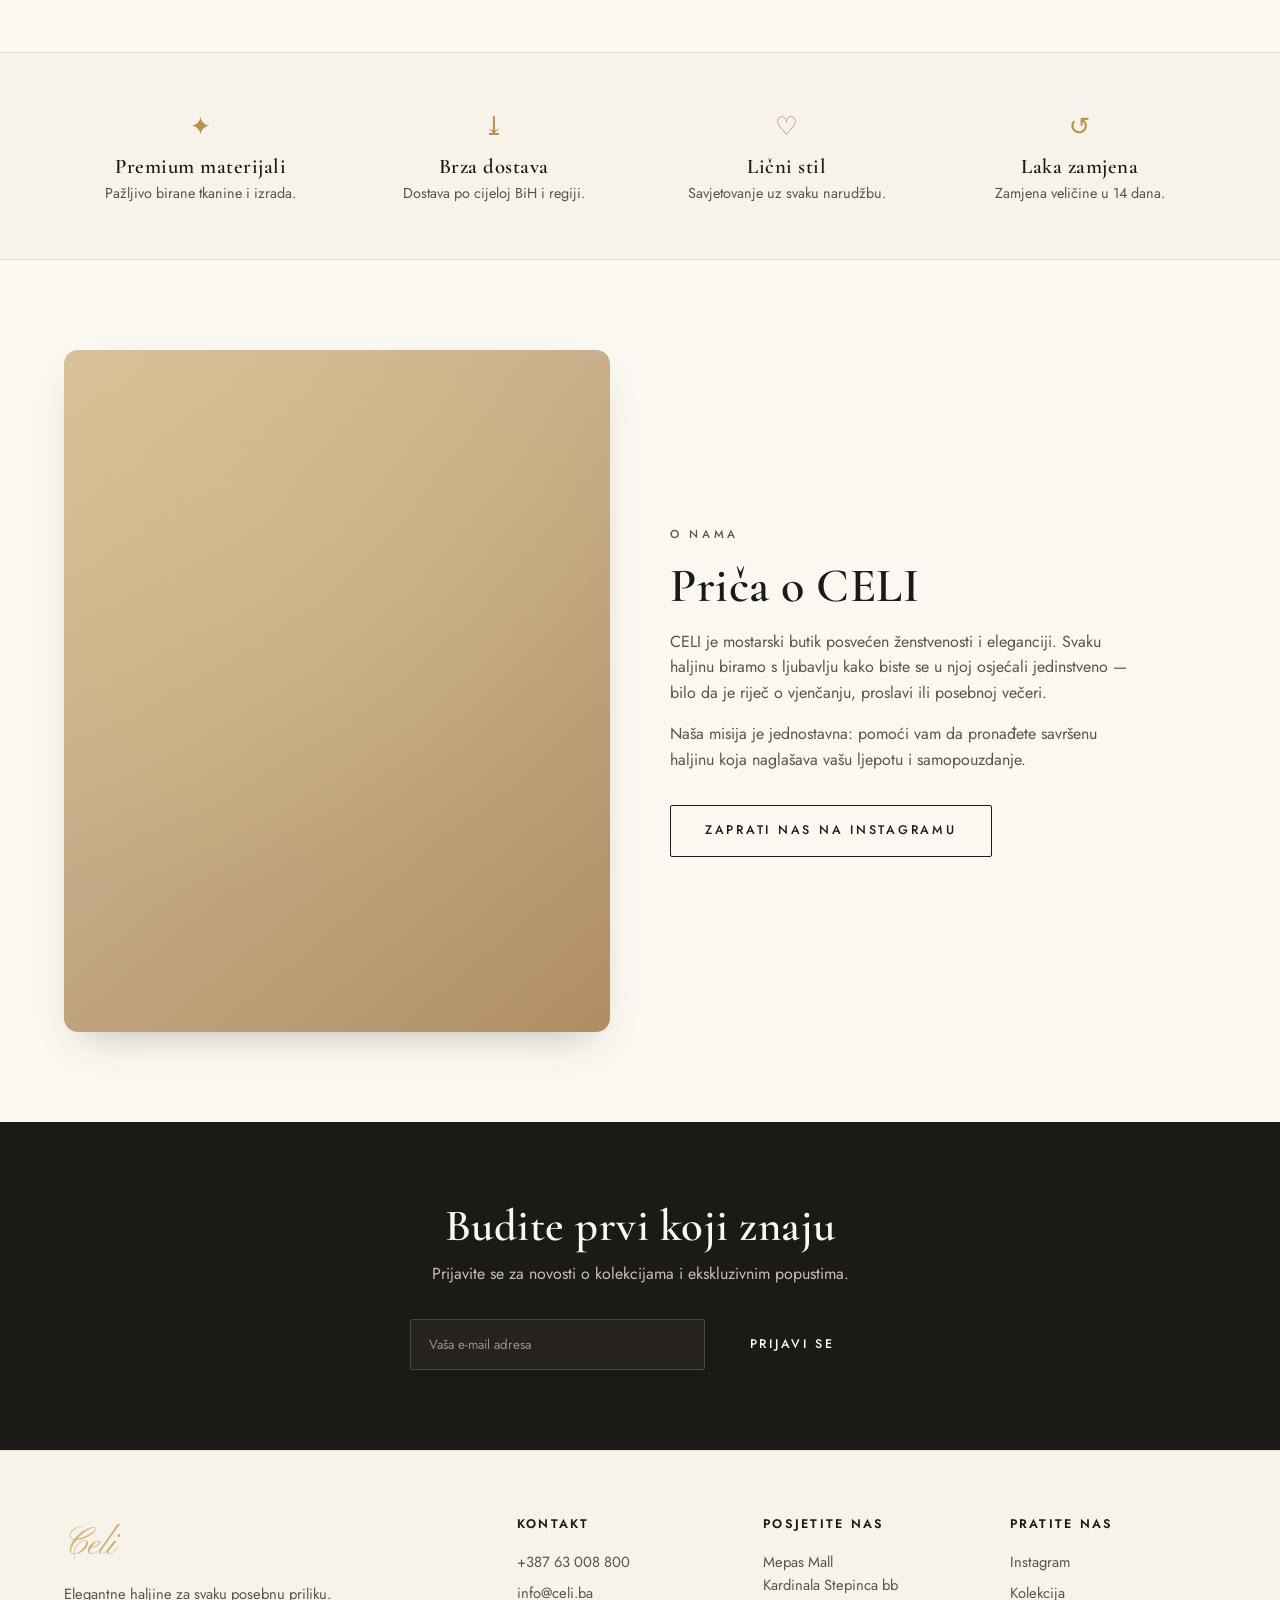
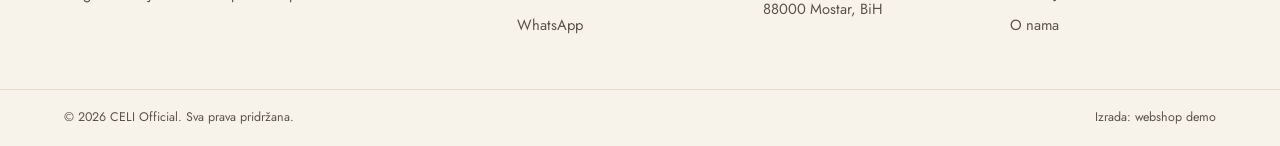
==== commit 05b17c42: "Add checkout/payment flow and GitHub Pages deploy - New checkout.html with shipping form, order summ" ====
--- a/index.html
+++ b/index.html
@@ -182,8 +182,9 @@
     <div class="cart__body" id="cartBody"><!-- items --></div>
     <div class="cart__foot">
       <div class="cart__total"><span>Ukupno</span><strong id="cartTotal">0 KM</strong></div>
-      <button class="btn btn--gold btn--block" id="checkoutBtn">Naruči putem WhatsApp-a</button>
-      <p class="cart__note">Narudžba se šalje na naš WhatsApp — potvrdit ćemo dostupnost i dostavu.</p>
+      <a class="btn btn--gold btn--block" id="checkoutBtn" href="checkout.html">Nastavi na plaćanje</a>
+      <button class="btn btn--outline btn--block cart__wa" id="whatsappBtn">Naruči putem WhatsApp-a</button>
+      <p class="cart__note">Sigurno plaćanje karticom, pouzećem ili bankovnim transferom.</p>
     </div>
   </aside>
 
--- a/css/styles.css
+++ b/css/styles.css
@@ -283,3 +283,79 @@
   .footer__inner{grid-template-columns:1fr;gap:28px}
   .footer__bottom .container{justify-content:center;text-align:center}
 }
+
+/* ===== Checkout page ===== */
+.checkout-page{background:var(--cream)}
+.header__inner--checkout{display:flex;justify-content:space-between;align-items:center}
+.back-link{font-size:.8rem;letter-spacing:.1em;text-transform:uppercase;color:var(--ink-soft);transition:.25s}
+.back-link:hover{color:var(--gold-deep)}
+.co{padding:40px 24px 80px}
+.co__title{font-size:clamp(2rem,5vw,3rem);text-align:center;margin-bottom:36px}
+.co__grid{display:grid;grid-template-columns:1.4fr 1fr;gap:46px;align-items:start}
+.co__h{font-size:1.5rem;margin:0 0 18px;padding-bottom:10px;border-bottom:1px solid var(--line)}
+.co__form .co__h:not(:first-child){margin-top:34px}
+
+.field{display:block;margin-bottom:16px}
+.field>span{display:block;font-size:.72rem;letter-spacing:.1em;text-transform:uppercase;color:var(--ink-soft);margin-bottom:6px}
+.field input,.field select,.field textarea{width:100%;padding:13px 14px;border:1px solid var(--line);
+  background:var(--ivory);font-family:'Jost',sans-serif;font-size:.95rem;color:var(--ink);border-radius:4px;outline:none;transition:.2s}
+.field input:focus,.field select:focus,.field textarea:focus{border-color:var(--gold)}
+.field input.err{border-color:#c0563f;background:#fbecе8}
+.field-row{display:grid;grid-template-columns:1fr 1fr;gap:14px}
+
+.pay{display:flex;flex-direction:column;gap:10px;margin-bottom:20px}
+.pay__opt{display:flex;align-items:center;gap:14px;border:1px solid var(--line);border-radius:8px;
+  padding:14px 16px;cursor:pointer;transition:.22s;background:var(--ivory)}
+.pay__opt:hover{border-color:var(--gold-light)}
+.pay__opt.is-active{border-color:var(--gold);box-shadow:0 0 0 1px var(--gold)}
+.pay__opt input{accent-color:var(--gold);width:18px;height:18px}
+.pay__main{flex:1;display:flex;flex-direction:column}
+.pay__main strong{font-size:.96rem}
+.pay__main small{color:var(--ink-soft);font-size:.78rem}
+.pay__icons{font-size:1.3rem}
+
+.pay-panel{border:1px solid var(--line);border-radius:8px;padding:18px;margin-bottom:20px;background:var(--ivory)}
+.pay-panel__note{font-size:.85rem;color:var(--ink-soft);margin-bottom:14px}
+.pay-fallback{font-size:.8rem;color:#8a5a2a;background:#f6ecd9;border:1px solid #e6d3a8;
+  padding:12px 14px;border-radius:6px;margin-top:12px;line-height:1.5}
+.pay-fallback code{background:rgba(0,0,0,.06);padding:1px 5px;border-radius:3px}
+.bank-box{font-size:.9rem;line-height:1.9;margin-bottom:16px}
+.bank-box .bank-note{font-size:.78rem;color:var(--ink-soft);margin-top:8px}
+.co__wa{margin-top:6px}
+
+/* summary */
+.co__summary{background:var(--ivory);border:1px solid var(--line);border-radius:var(--radius);
+  padding:26px;position:sticky;top:96px}
+.sum-item{display:grid;grid-template-columns:52px 1fr auto;gap:12px;align-items:center;padding:12px 0;border-bottom:1px solid var(--line)}
+.sum-item__img{position:relative;width:52px;height:66px;border-radius:6px;overflow:hidden;background:var(--sand)}
+.sum-item__q{position:absolute;top:-7px;right:-7px;background:var(--ink);color:#fff;font-size:.66rem;
+  width:20px;height:20px;border-radius:50%;display:flex;align-items:center;justify-content:center}
+.sum-item__name{font-family:'Cormorant Garamond',serif;font-size:1.15rem;font-weight:600;line-height:1.1}
+.sum-item__meta{font-size:.74rem;color:var(--ink-soft)}
+.sum-item__price{color:var(--gold-deep);font-size:.9rem}
+.sum-empty{color:var(--ink-soft);padding:14px 0}
+.sum-empty a{color:var(--gold-deep);text-decoration:underline}
+.sum-line{display:flex;justify-content:space-between;padding:10px 0;font-size:.92rem;color:var(--ink-soft)}
+.sum-total{border-top:1px solid var(--line);margin-top:6px;padding-top:14px;color:var(--ink);font-size:1rem}
+.sum-total strong{font-family:'Cormorant Garamond',serif;font-size:1.5rem}
+.sum-eur{font-size:.78rem;color:var(--ink-soft);text-align:right;margin-top:2px}
+.sum-secure{font-size:.78rem;color:var(--ink-soft);text-align:center;margin-top:18px;padding-top:14px;border-top:1px solid var(--line)}
+
+/* confirmation */
+.confirm{display:flex;justify-content:center;padding:40px 0}
+.confirm__box{text-align:center;max-width:480px;background:var(--ivory);border:1px solid var(--line);
+  border-radius:var(--radius);padding:54px 36px;box-shadow:var(--shadow)}
+.confirm__check{width:74px;height:74px;border-radius:50%;background:var(--gold);color:#fff;font-size:2.2rem;
+  display:flex;align-items:center;justify-content:center;margin:0 auto 22px}
+.confirm__box h2{font-size:2.2rem;margin-bottom:.6rem}
+.confirm__box p{color:var(--ink-soft);margin-bottom:1rem}
+.confirm__id{font-size:.92rem}
+.confirm__box .btn{margin-top:1rem}
+
+@media(max-width:860px){
+  .co__grid{grid-template-columns:1fr;gap:30px}
+  .co__summary{position:static;order:-1}
+}
+@media(max-width:480px){
+  .field-row{grid-template-columns:1fr}
+}
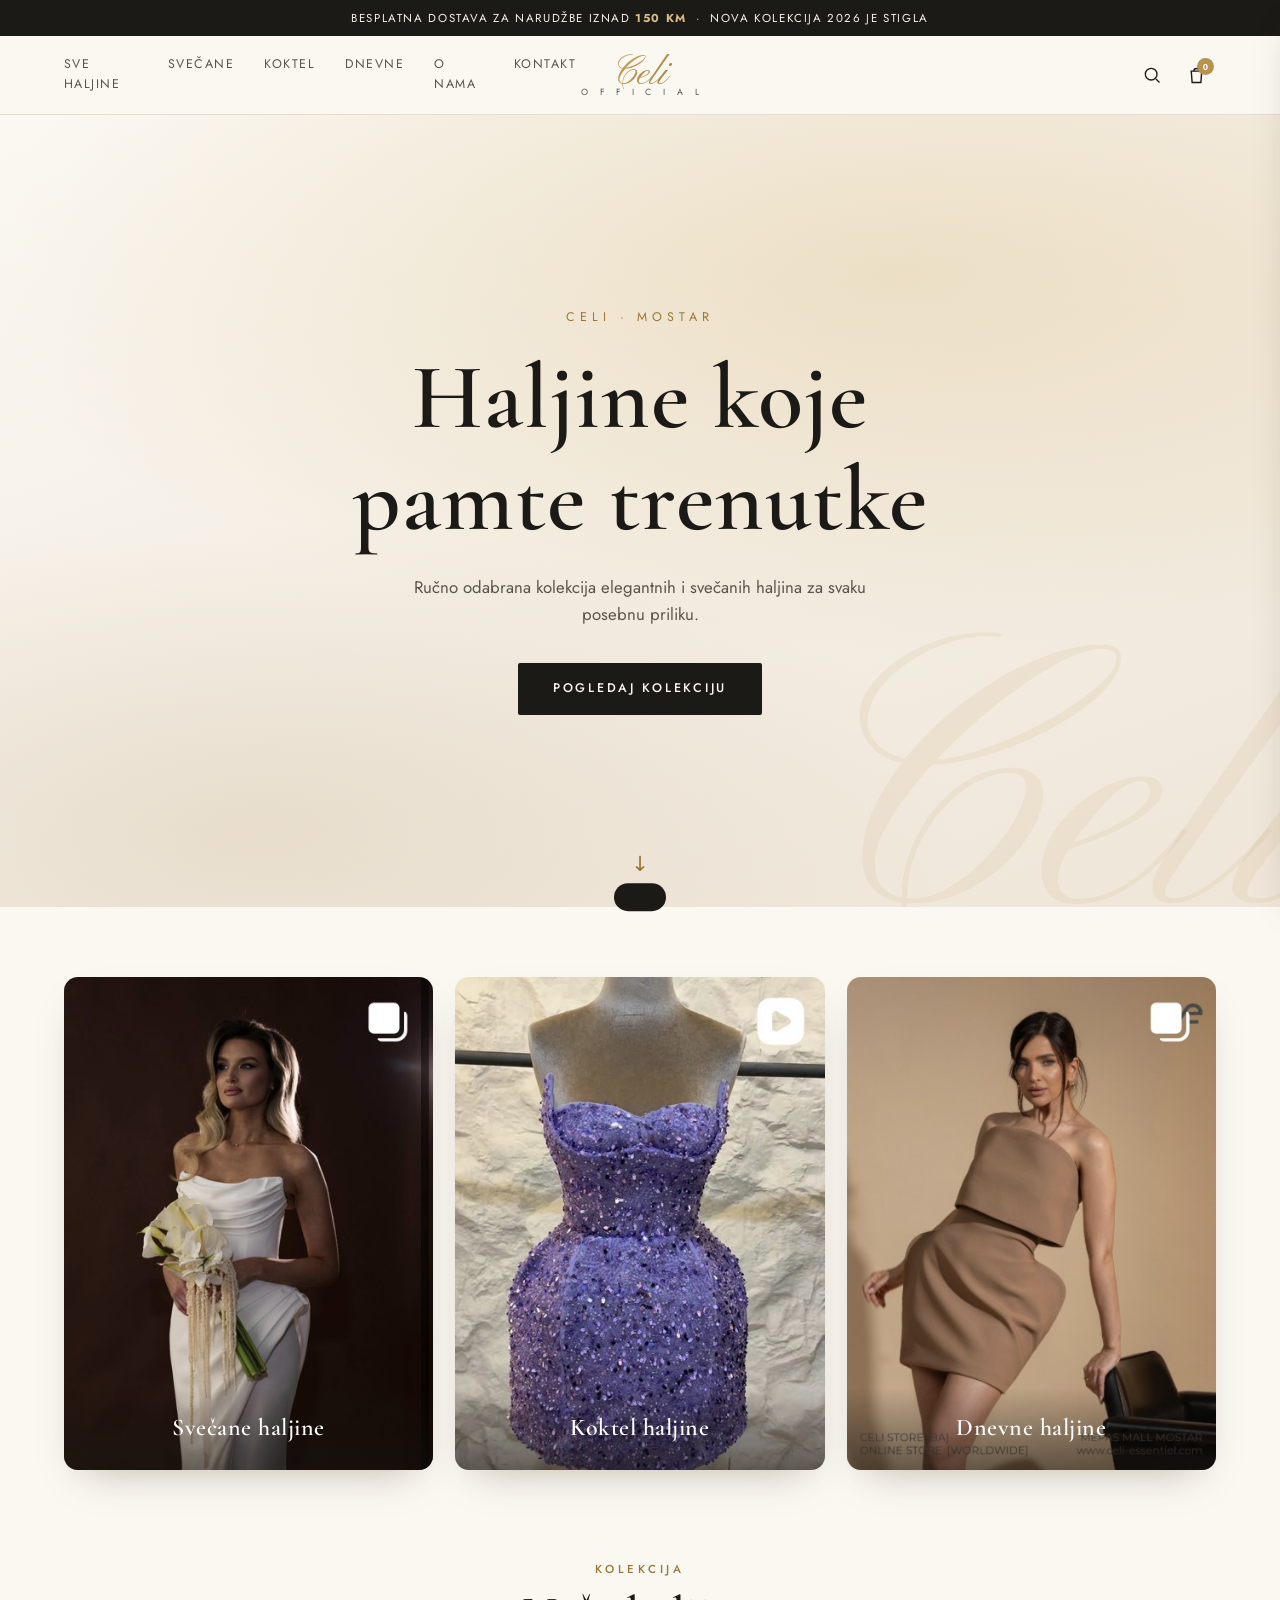
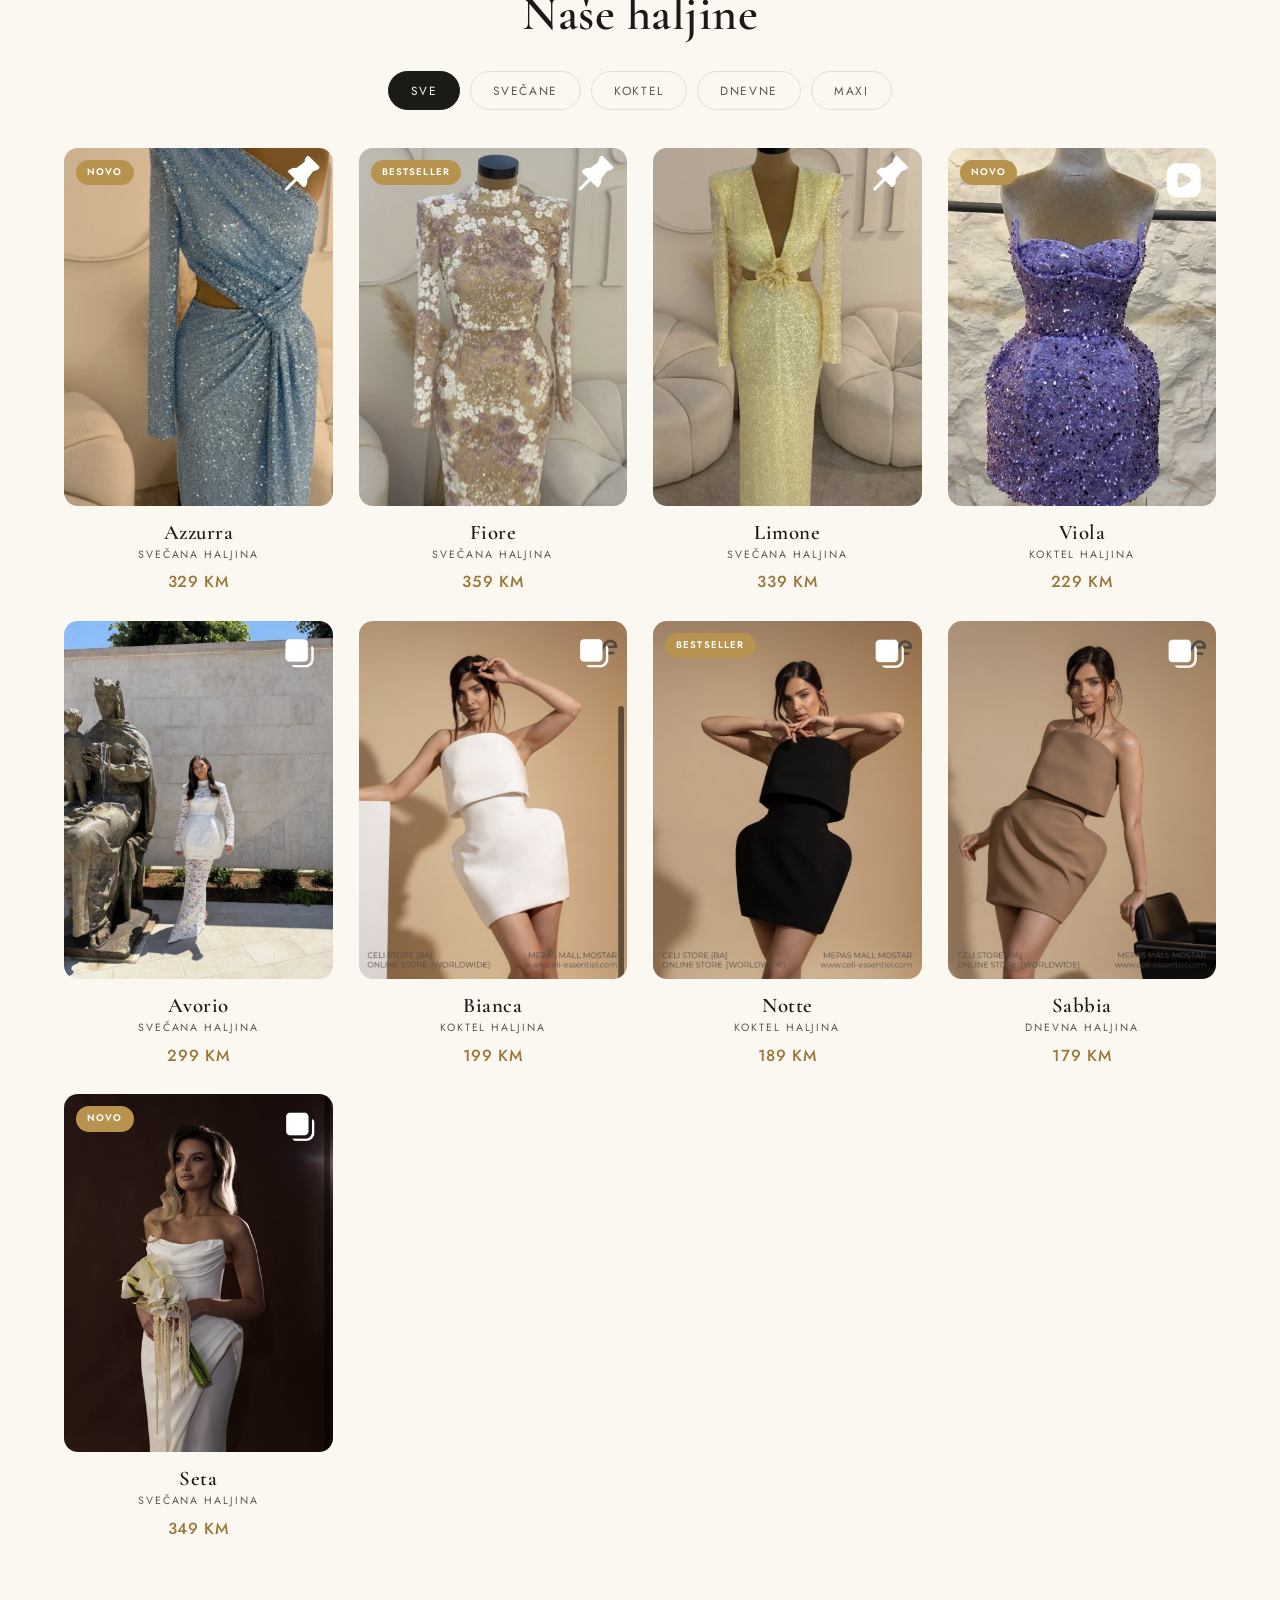
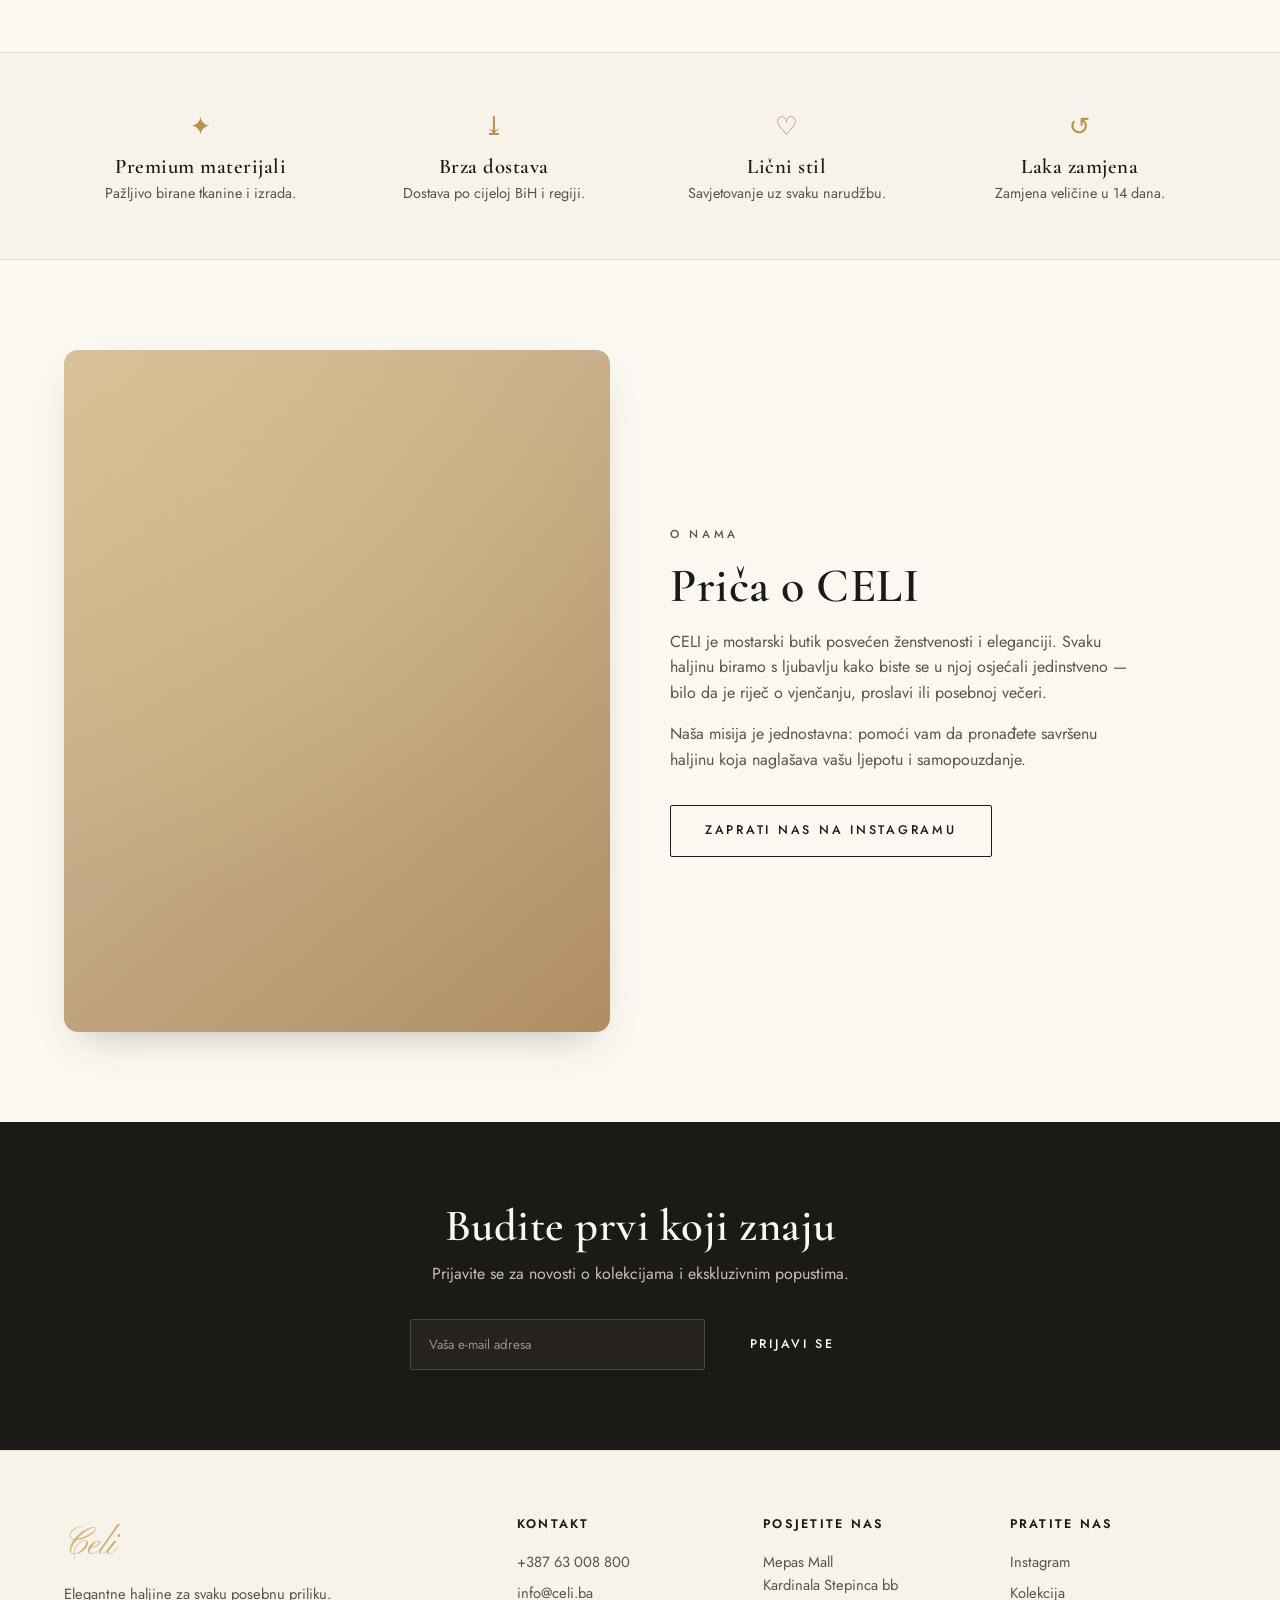
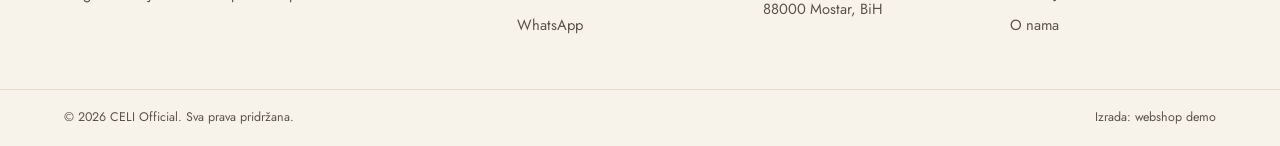
==== commit fe7a85ba: "Use real CELI dress photos from Instagram grid - Cropped 9 individual dress photos from the provided" ====
--- a/index.html
+++ b/index.html
@@ -73,15 +73,15 @@
   <!-- Category tiles -->
   <section class="cats container">
     <a href="#shop" class="cat" data-filter="svecane">
-      <div class="cat__art cat__art--1"></div>
+      <div class="cat__art"><img src="assets/products/p9.jpg" alt="Svečane haljine" loading="lazy" /></div>
       <span>Svečane haljine</span>
     </a>
     <a href="#shop" class="cat" data-filter="koktel">
-      <div class="cat__art cat__art--2"></div>
+      <div class="cat__art"><img src="assets/products/p4.jpg" alt="Koktel haljine" loading="lazy" /></div>
       <span>Koktel haljine</span>
     </a>
     <a href="#shop" class="cat" data-filter="dnevne">
-      <div class="cat__art cat__art--3"></div>
+      <div class="cat__art"><img src="assets/products/p8.jpg" alt="Dnevne haljine" loading="lazy" /></div>
       <span>Dnevne haljine</span>
     </a>
   </section>
--- a/css/styles.css
+++ b/css/styles.css
@@ -359,3 +359,11 @@
 @media(max-width:480px){
   .field-row{grid-template-columns:1fr}
 }
+
+/* ===== Real product images ===== */
+.card__media img,.modal__media img,.citem__img img,.sum-item__img img,.cat__art img{
+  width:100%;height:100%;object-fit:cover;display:block}
+.card__media img{transition:transform .8s var(--ease)}
+.card:hover .card__media img{transform:scale(1.05)}
+.modal__media{display:flex}
+.modal__media img{min-height:420px}
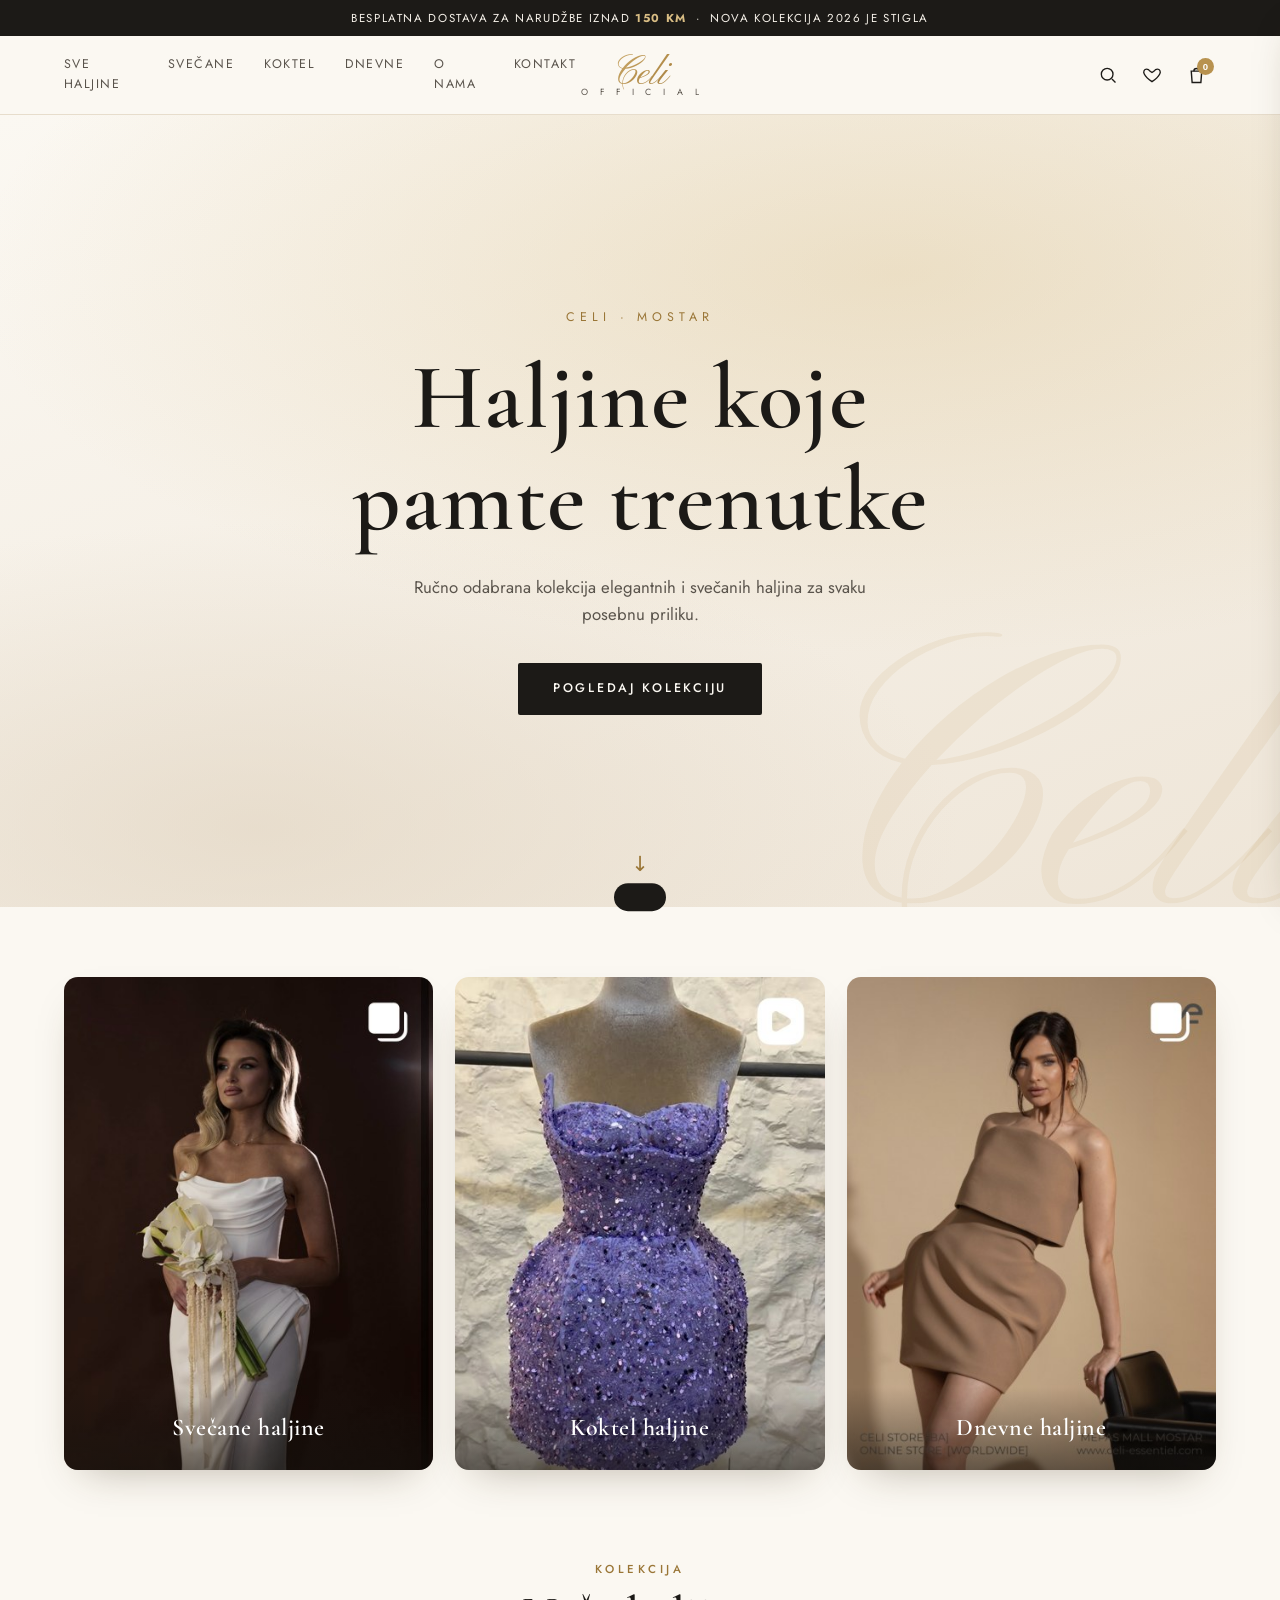
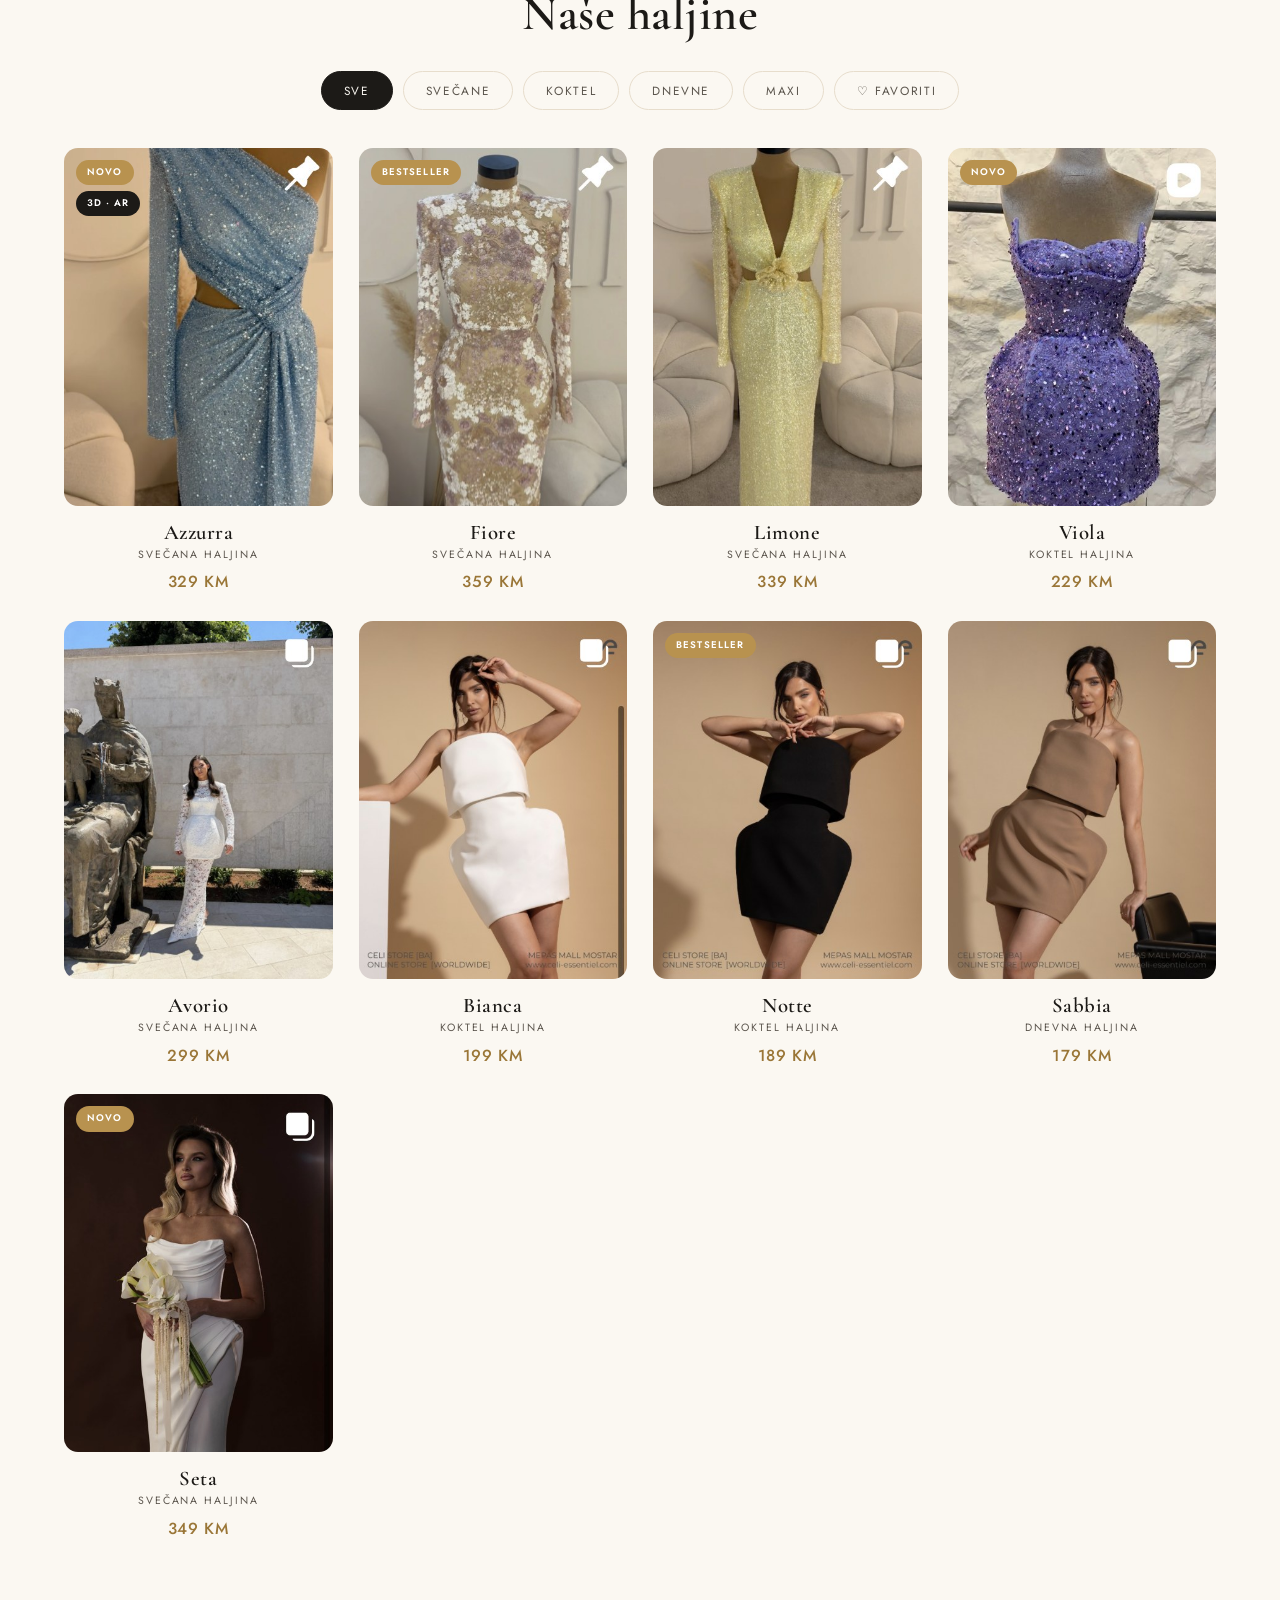
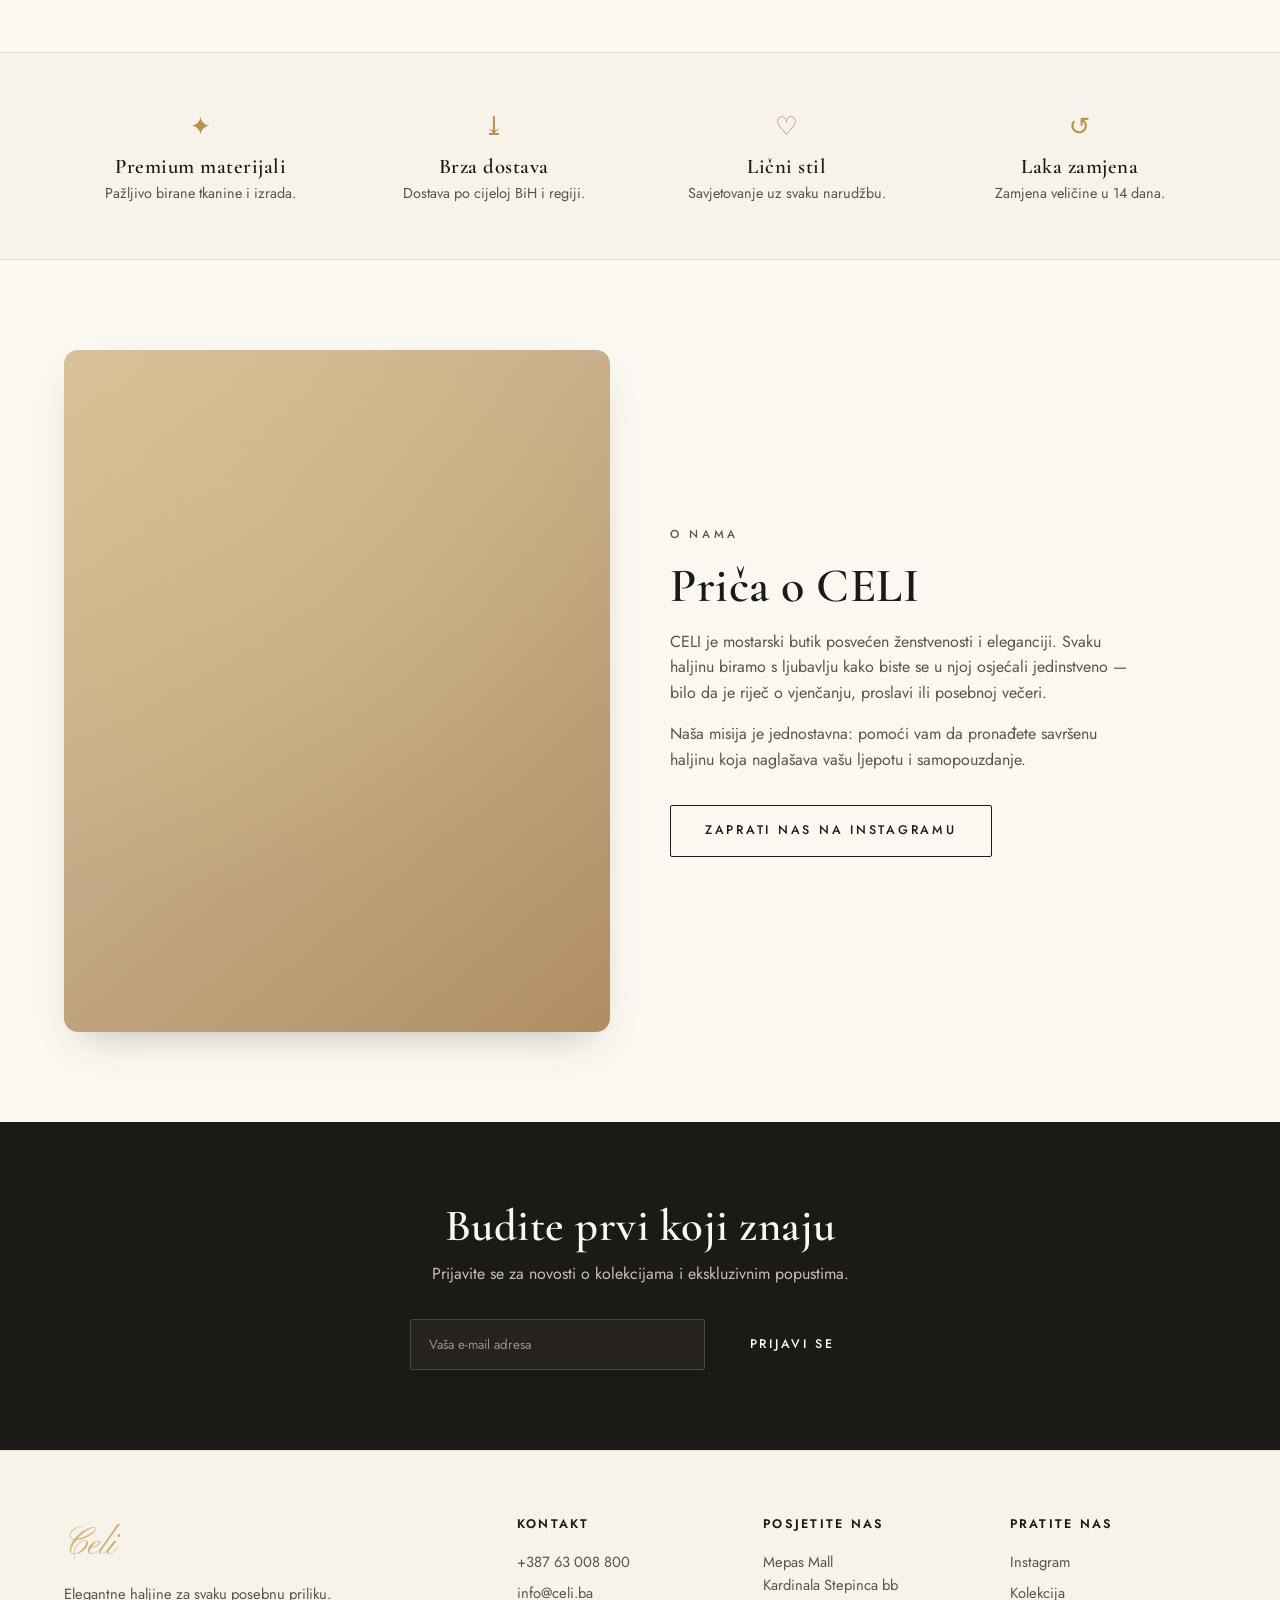
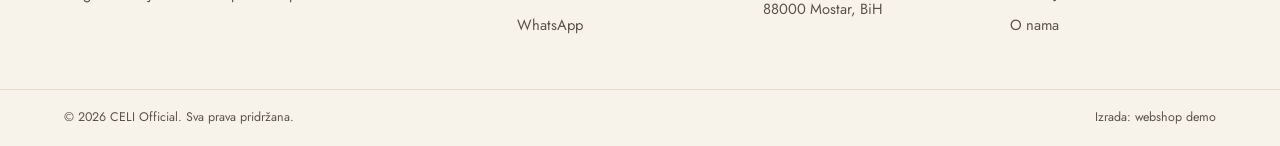
==== commit 068ac027: "Add 3D/AR + 360°/zoom product viewer, wishlist, size guide, SEO Modni + web dizajn nadogradnja websh" ====
--- a/index.html
+++ b/index.html
@@ -4,8 +4,23 @@
   <meta charset="UTF-8" />
   <meta name="viewport" content="width=device-width, initial-scale=1.0" />
   <title>CELI Official — Elegantne haljine | Mostar</title>
-  <meta name="description" content="CELI Official — butik elegantnih i svečanih haljina iz Mostara. Otkrijte novu kolekciju i naručite online." />
+  <meta name="description" content="CELI Official — butik elegantnih i svečanih haljina iz Mostara. Otkrijte novu kolekciju, isprobajte 3D pregled i naručite online." />
+  <meta name="theme-color" content="#1c1a17" />
+  <link rel="canonical" href="https://celi.ba/" />
   <link rel="icon" type="image/svg+xml" href="assets/favicon.svg" />
+
+  <!-- Open Graph / social -->
+  <meta property="og:type" content="website" />
+  <meta property="og:site_name" content="CELI Official" />
+  <meta property="og:title" content="CELI Official — Elegantne haljine | Mostar" />
+  <meta property="og:description" content="Butik elegantnih i svečanih haljina iz Mostara. Nova kolekcija 2026 uz 3D pregled." />
+  <meta property="og:image" content="assets/products/p9.jpg" />
+  <meta property="og:locale" content="hr_HR" />
+  <meta name="twitter:card" content="summary_large_image" />
+  <meta name="twitter:title" content="CELI Official — Elegantne haljine" />
+  <meta name="twitter:description" content="Butik elegantnih i svečanih haljina iz Mostara." />
+  <meta name="twitter:image" content="assets/products/p9.jpg" />
+
   <link rel="preconnect" href="https://fonts.googleapis.com" />
   <link rel="preconnect" href="https://fonts.gstatic.com" crossorigin />
   <link href="https://fonts.googleapis.com/css2?family=Cormorant+Garamond:wght@400;500;600;700&family=Pinyon+Script&family=Jost:wght@300;400;500;600&display=swap" rel="stylesheet" />
@@ -42,6 +57,10 @@
       <div class="header__actions">
         <button class="icon-btn" id="searchToggle" aria-label="Pretraga">
           <svg viewBox="0 0 24 24" width="20" height="20" fill="none" stroke="currentColor" stroke-width="1.6"><circle cx="11" cy="11" r="7"/><path d="M21 21l-4.3-4.3"/></svg>
+        </button>
+        <button class="icon-btn wish-btn" id="wishToggle" aria-label="Lista želja">
+          <svg viewBox="0 0 24 24" width="20" height="20" fill="none" stroke="currentColor" stroke-width="1.6"><path d="M12 20s-7-4.6-9.3-9.2C1.2 7.9 2.6 5 5.5 5c1.9 0 3.2 1.1 3.9 2.2L12 9l2.6-1.8C15.3 6.1 16.6 5 18.5 5c2.9 0 4.3 2.9 2.8 5.8C19 15.4 12 20 12 20z"/></svg>
+          <span class="wish-count" id="wishCount">0</span>
         </button>
         <button class="icon-btn cart-btn" id="cartToggle" aria-label="Košarica">
           <svg viewBox="0 0 24 24" width="21" height="21" fill="none" stroke="currentColor" stroke-width="1.6"><path d="M6 7h12l-1 13H7L6 7z"/><path d="M9 7a3 3 0 0 1 6 0"/></svg>
@@ -99,6 +118,7 @@
       <button class="chip" data-filter="koktel">Koktel</button>
       <button class="chip" data-filter="dnevne">Dnevne</button>
       <button class="chip" data-filter="maxi">Maxi</button>
+      <button class="chip chip--wish" data-filter="wishlist">♡ Favoriti</button>
     </div>
 
     <div class="grid" id="productGrid"><!-- products injected by JS --></div>
@@ -189,9 +209,39 @@
   </aside>
 
   <!-- Quick view modal -->
-  <div class="modal" id="modal" aria-hidden="true">
+  <div class="modal" id="modal" aria-hidden="true" role="dialog" aria-modal="true" aria-label="Pregled haljine">
     <div class="modal__overlay" id="modalOverlay"></div>
     <div class="modal__box" id="modalBox"><!-- injected --></div>
+  </div>
+
+  <!-- Size guide modal -->
+  <div class="modal modal--size" id="sizeModal" aria-hidden="true" role="dialog" aria-modal="true" aria-label="Vodič za veličine">
+    <div class="modal__overlay" id="sizeOverlay"></div>
+    <div class="sizeguide">
+      <button class="icon-btn sizeguide__close" id="sizeClose" aria-label="Zatvori">✕</button>
+      <p class="eyebrow">CELI</p>
+      <h3>Vodič za veličine</h3>
+      <p class="sizeguide__lead">Mjere u centimetrima. Ako ste između dvije veličine, kod pripijenih krojeva preporučujemo veći broj.</p>
+      <table class="sizeguide__table">
+        <thead>
+          <tr><th>Veličina</th><th>EU</th><th>Poprsje</th><th>Struk</th><th>Bokovi</th></tr>
+        </thead>
+        <tbody>
+          <tr><td>XS</td><td>34</td><td>80–83</td><td>62–65</td><td>88–91</td></tr>
+          <tr><td>S</td><td>36</td><td>84–87</td><td>66–69</td><td>92–95</td></tr>
+          <tr><td>M</td><td>38</td><td>88–91</td><td>70–73</td><td>96–99</td></tr>
+          <tr><td>L</td><td>40</td><td>92–96</td><td>74–78</td><td>100–104</td></tr>
+          <tr><td>XL</td><td>42</td><td>97–101</td><td>79–83</td><td>105–109</td></tr>
+        </tbody>
+      </table>
+      <div class="sizeguide__how">
+        <h4>Kako izmjeriti</h4>
+        <p><strong>Poprsje:</strong> oko najistaknutijeg dijela grudi.</p>
+        <p><strong>Struk:</strong> oko najužeg dijela struka.</p>
+        <p><strong>Bokovi:</strong> oko najšireg dijela bokova.</p>
+        <p class="sizeguide__note">Trebate pomoć s odabirom? Pišite nam na <a href="https://wa.me/38763008800" target="_blank" rel="noopener">WhatsApp</a> — rado savjetujemo.</p>
+      </div>
+    </div>
   </div>
 
   <!-- Toast -->
--- a/css/styles.css
+++ b/css/styles.css
@@ -365,5 +365,93 @@
   width:100%;height:100%;object-fit:cover;display:block}
 .card__media img{transition:transform .8s var(--ease)}
 .card:hover .card__media img{transform:scale(1.05)}
-.modal__media{display:flex}
 .modal__media img{min-height:420px}
+
+/* ===== Wishlist (header + cards) ===== */
+.wish-btn{position:relative}
+.wish-count{position:absolute;top:2px;right:2px;background:var(--gold);color:#fff;
+  font-size:.6rem;font-weight:600;min-width:17px;height:17px;border-radius:9px;
+  display:flex;align-items:center;justify-content:center;padding:0 4px}
+.wish-count.is-empty{display:none}
+.chip--wish{display:inline-flex;align-items:center;gap:4px}
+
+.card__badges{position:absolute;top:12px;left:12px;z-index:2;display:flex;flex-direction:column;gap:6px;align-items:flex-start}
+.card__badges .card__badge{position:static;top:auto;left:auto}
+.card__badge--3d{background:var(--ink);letter-spacing:.1em}
+
+.card__wish{position:absolute;top:12px;right:12px;z-index:3;width:34px;height:34px;border-radius:50%;
+  background:rgba(251,248,242,.92);border:none;cursor:pointer;display:flex;align-items:center;justify-content:center;
+  color:var(--ink-soft);backdrop-filter:blur(4px);transition:.25s var(--ease);opacity:0;transform:scale(.85)}
+.card:hover .card__wish,.card__wish.is-on{opacity:1;transform:none}
+.card__wish svg{fill:none;stroke:currentColor;stroke-width:1.6}
+.card__wish:hover{color:#c0563f}
+.card__wish.is-on{color:#c0563f}
+.card__wish.is-on svg{fill:#c0563f;stroke:#c0563f}
+
+/* ===== Product viewer (photo / 360° / 3D) ===== */
+.modal__media{display:block}
+.viewer{display:flex;flex-direction:column;height:100%;background:var(--ivory)}
+.viewer__stage{position:relative;width:100%;aspect-ratio:3/4;overflow:hidden;background:var(--sand);
+  display:flex;align-items:center;justify-content:center;touch-action:pan-y}
+.viewer__stage svg{width:100%;height:100%}
+.viewer .viewer__img{width:100%;height:100%;min-height:0;object-fit:cover;
+  transition:transform .3s var(--ease);user-select:none;-webkit-user-drag:none}
+.viewer__stage.is-zoomable{cursor:zoom-in}
+.viewer__stage.is-zoom .viewer__img{transform:scale(2)}
+.viewer__stage--spin{cursor:ew-resize}
+.viewer__stage--spin .viewer__img{transition:none}
+.viewer__stage--3d{background:radial-gradient(circle at 50% 32%,#ffffff,var(--sand))}
+.viewer__stage--3d model-viewer{width:100%;height:100%;--poster-color:transparent;background:transparent}
+.viewer__hint{position:absolute;bottom:10px;left:50%;transform:translateX(-50%);
+  background:rgba(28,24,18,.62);color:var(--ivory);font-size:.6rem;letter-spacing:.1em;
+  text-transform:uppercase;padding:5px 12px;border-radius:20px;pointer-events:none;white-space:nowrap}
+.viewer__loading{color:var(--ink-soft);font-size:.85rem;letter-spacing:.06em}
+.viewer__tabs{display:flex;gap:6px;padding:12px;justify-content:center;border-bottom:1px solid var(--line)}
+.vtab{font-family:'Jost',sans-serif;font-size:.64rem;letter-spacing:.14em;text-transform:uppercase;
+  padding:8px 16px;border:1px solid var(--line);background:none;color:var(--ink-soft);cursor:pointer;border-radius:30px;transition:.25s}
+.vtab:hover{border-color:var(--gold)}
+.vtab.is-active{background:var(--ink);color:var(--ivory);border-color:var(--ink)}
+.viewer__thumbs{display:flex;gap:8px;padding:12px;overflow-x:auto}
+.vthumb{flex:0 0 auto;width:54px;height:68px;border-radius:6px;overflow:hidden;border:1px solid var(--line);
+  background:var(--sand);cursor:pointer;padding:0}
+.vthumb img{width:100%;height:100%;object-fit:cover}
+.vthumb.is-active{border-color:var(--gold);box-shadow:0 0 0 1px var(--gold)}
+
+/* ===== Modal info extras ===== */
+.modal__colorline{display:flex;align-items:center;gap:8px;font-size:.85rem;color:var(--ink-soft);margin-bottom:1.2rem}
+.swatch{width:16px;height:16px;border-radius:50%;border:1px solid rgba(0,0,0,.15);display:inline-block;flex:0 0 auto}
+.modal__sizehead{display:flex;justify-content:space-between;align-items:baseline;gap:12px}
+.sizeguide-link{background:none;border:none;color:var(--gold-deep);font-size:.68rem;letter-spacing:.1em;
+  text-transform:uppercase;cursor:pointer;text-decoration:underline;font-family:'Jost',sans-serif}
+.sizeguide-link:hover{color:var(--gold)}
+.modal__actions{display:flex;gap:10px;align-items:stretch;margin-bottom:1.4rem}
+.modal__actions .btn{flex:1}
+.modal__wish{border:1px solid var(--line);border-radius:4px;width:52px;color:var(--ink-soft);flex:0 0 auto}
+.modal__wish svg{fill:none;stroke:currentColor;stroke-width:1.6}
+.modal__wish:hover{border-color:#c0563f;color:#c0563f}
+.modal__wish.is-on{color:#c0563f;border-color:#c0563f}
+.modal__wish.is-on svg{fill:#c0563f;stroke:#c0563f}
+.details{border-top:1px solid var(--line);padding-top:14px;display:flex;flex-direction:column;gap:10px}
+.details__row{display:grid;grid-template-columns:96px 1fr;gap:12px}
+.details__row span{color:var(--ink-soft);text-transform:uppercase;letter-spacing:.08em;font-size:.64rem;padding-top:3px}
+.details__row p{color:var(--ink);font-size:.88rem}
+
+/* ===== Size guide modal ===== */
+.modal--size{z-index:120}
+.sizeguide{position:absolute;top:50%;left:50%;transform:translate(-50%,-50%);
+  width:min(560px,92vw);max-height:90vh;overflow-y:auto;background:var(--ivory);
+  border-radius:var(--radius);box-shadow:var(--shadow);padding:38px 34px}
+.sizeguide__close{position:absolute;top:14px;right:14px}
+.sizeguide h3{font-size:2rem;margin:.2rem 0 .6rem}
+.sizeguide__lead{color:var(--ink-soft);font-size:.92rem;margin-bottom:1.4rem}
+.sizeguide__table{width:100%;border-collapse:collapse;margin-bottom:1.6rem;font-size:.9rem}
+.sizeguide__table th,.sizeguide__table td{padding:10px 8px;text-align:center;border-bottom:1px solid var(--line)}
+.sizeguide__table th{font-family:'Jost',sans-serif;font-size:.64rem;letter-spacing:.1em;text-transform:uppercase;color:var(--ink-soft);font-weight:600}
+.sizeguide__table td:first-child,.sizeguide__table th:first-child{text-align:left;font-weight:600}
+.sizeguide__how h4{font-size:1.2rem;margin-bottom:.6rem}
+.sizeguide__how p{font-size:.88rem;color:var(--ink-soft);margin-bottom:.4rem}
+.sizeguide__note{margin-top:1rem}
+.sizeguide__note a{color:var(--gold-deep);text-decoration:underline}
+
+@media(max-width:900px){ .modal__media{aspect-ratio:auto} }
+@media(max-width:760px){ .card__wish{opacity:1;transform:none} }
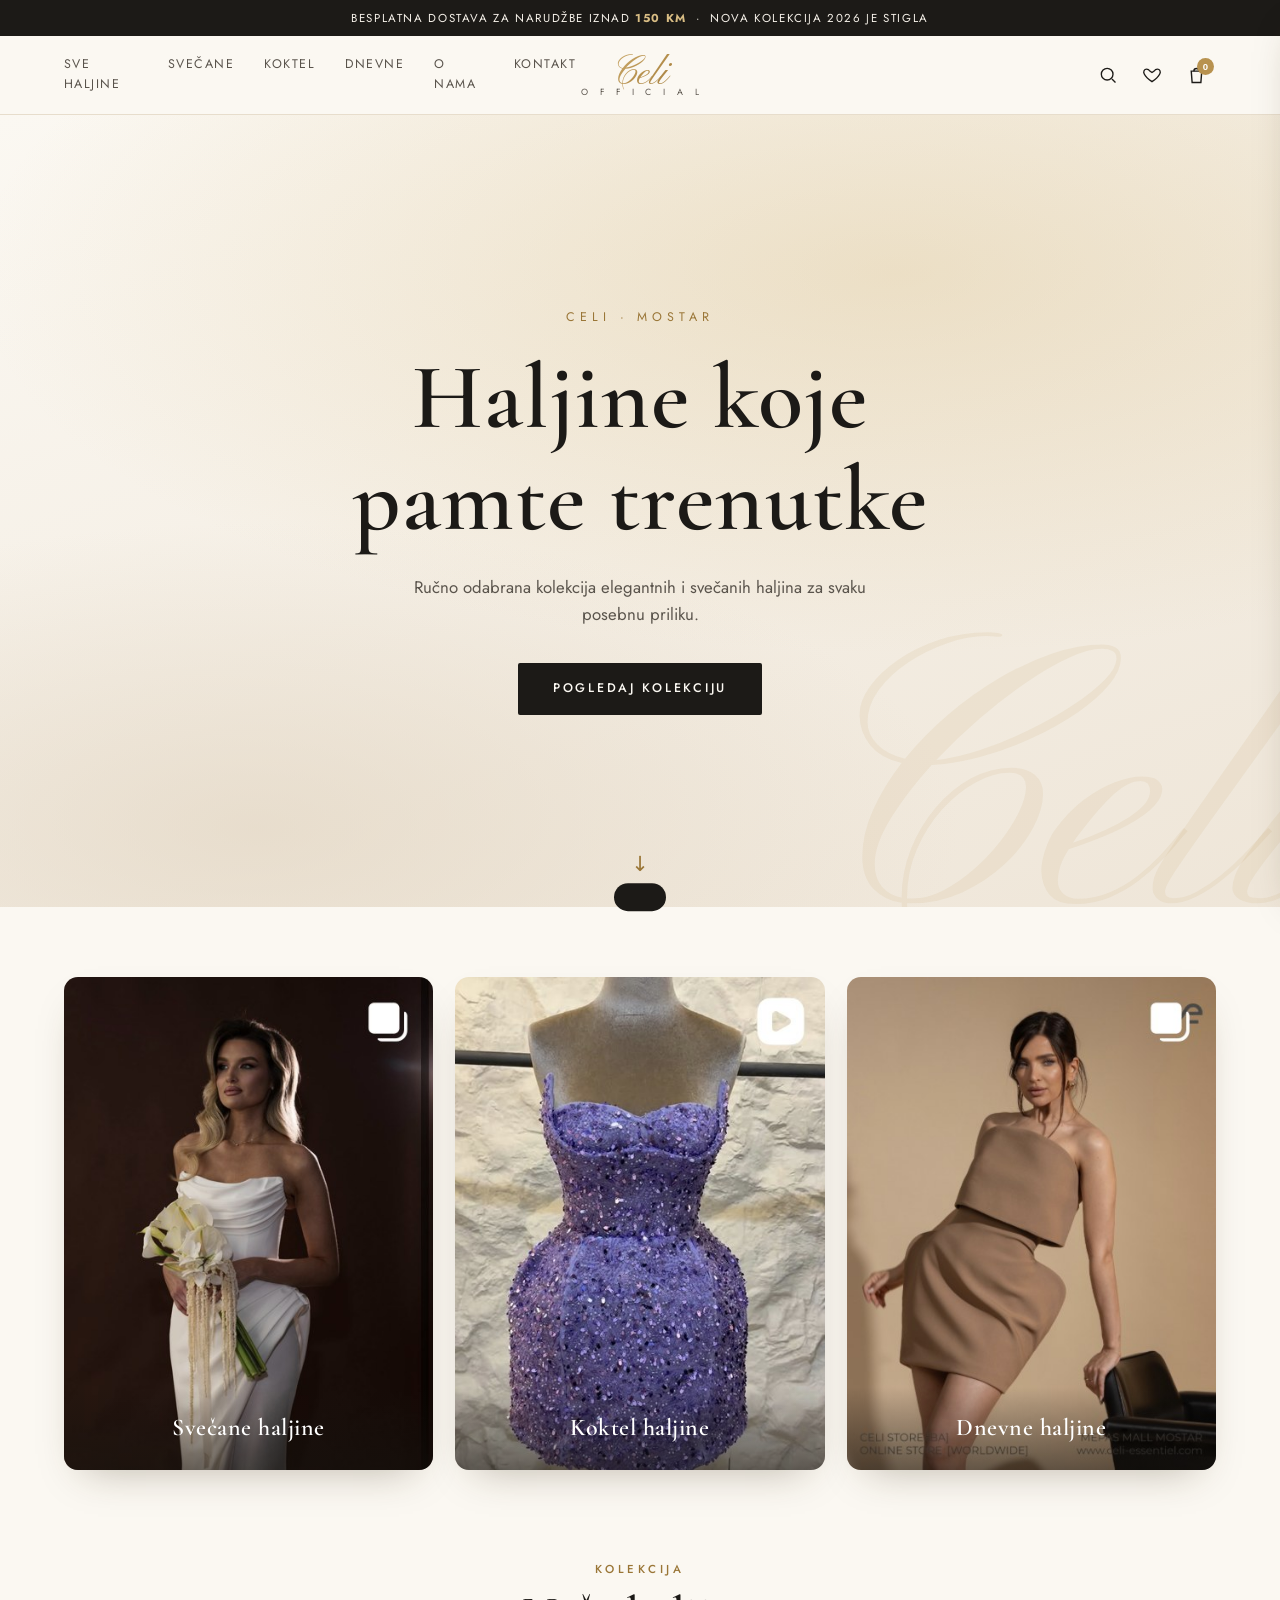
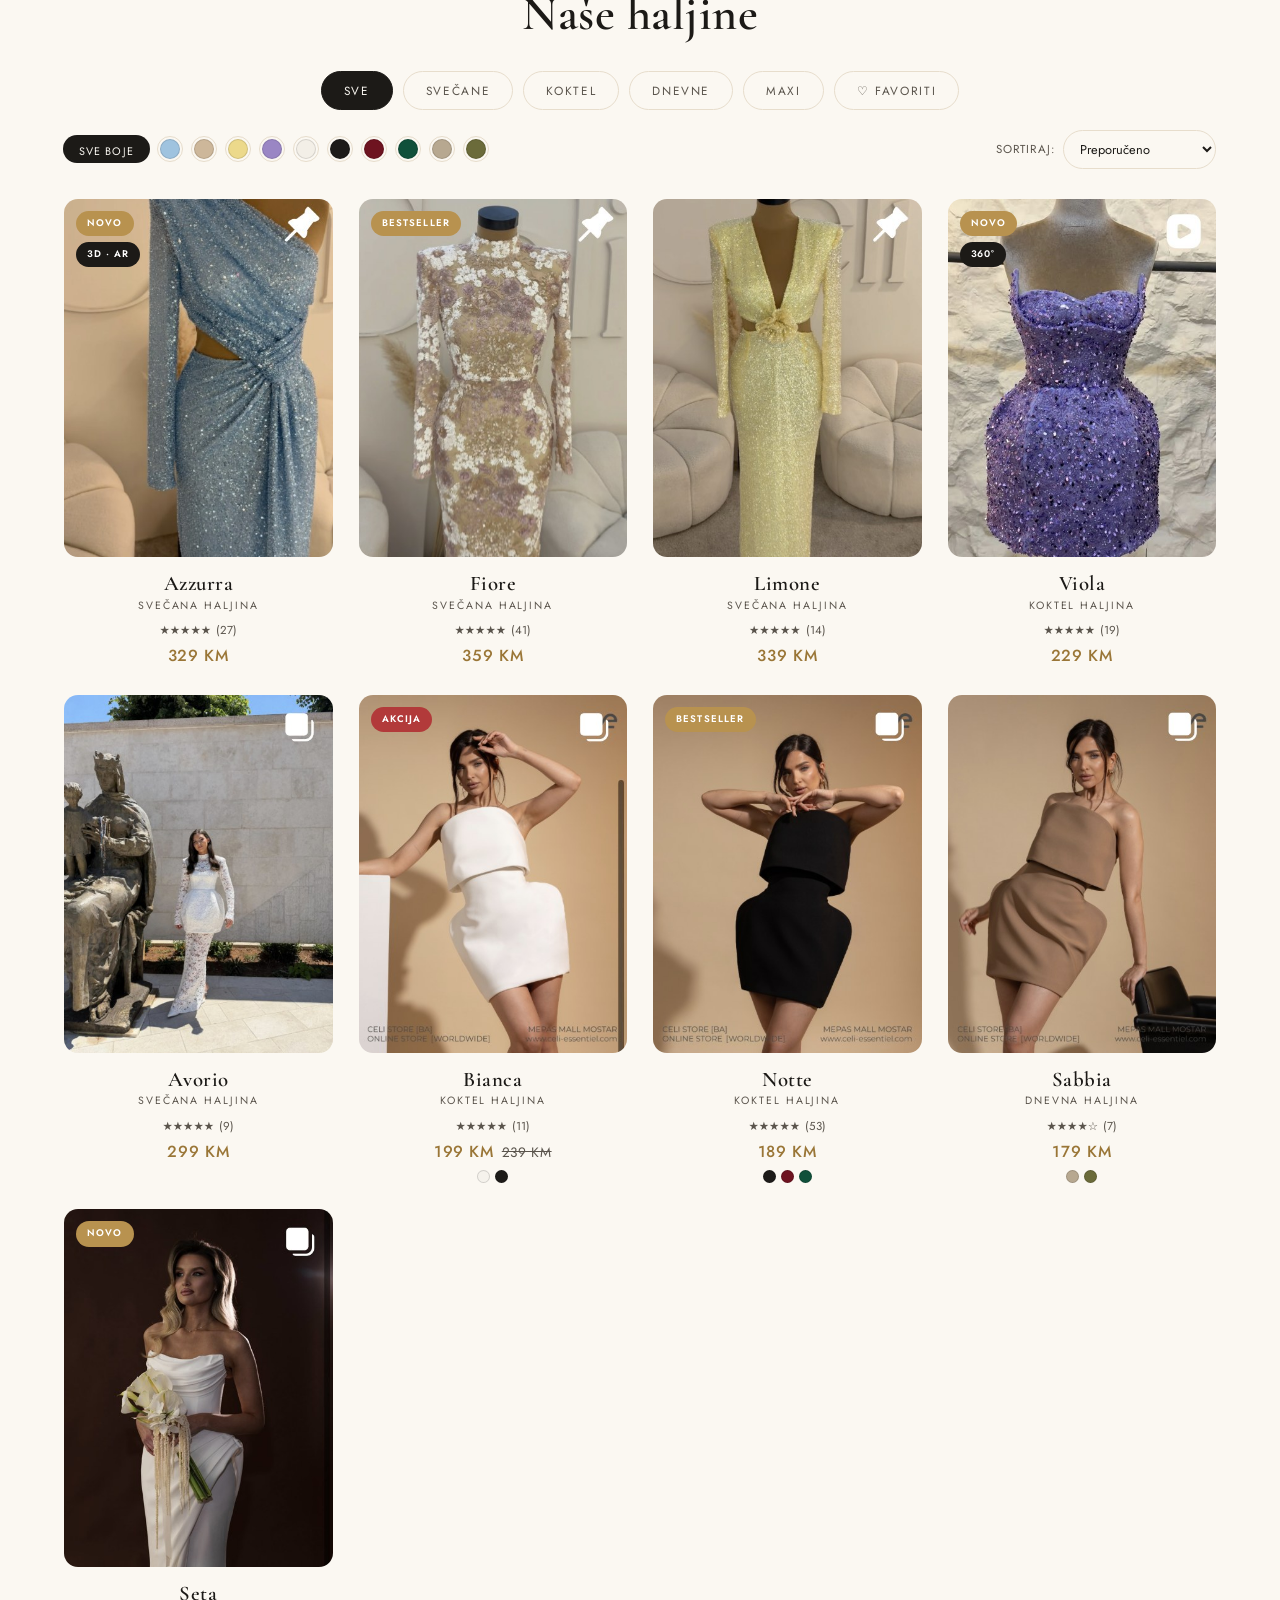
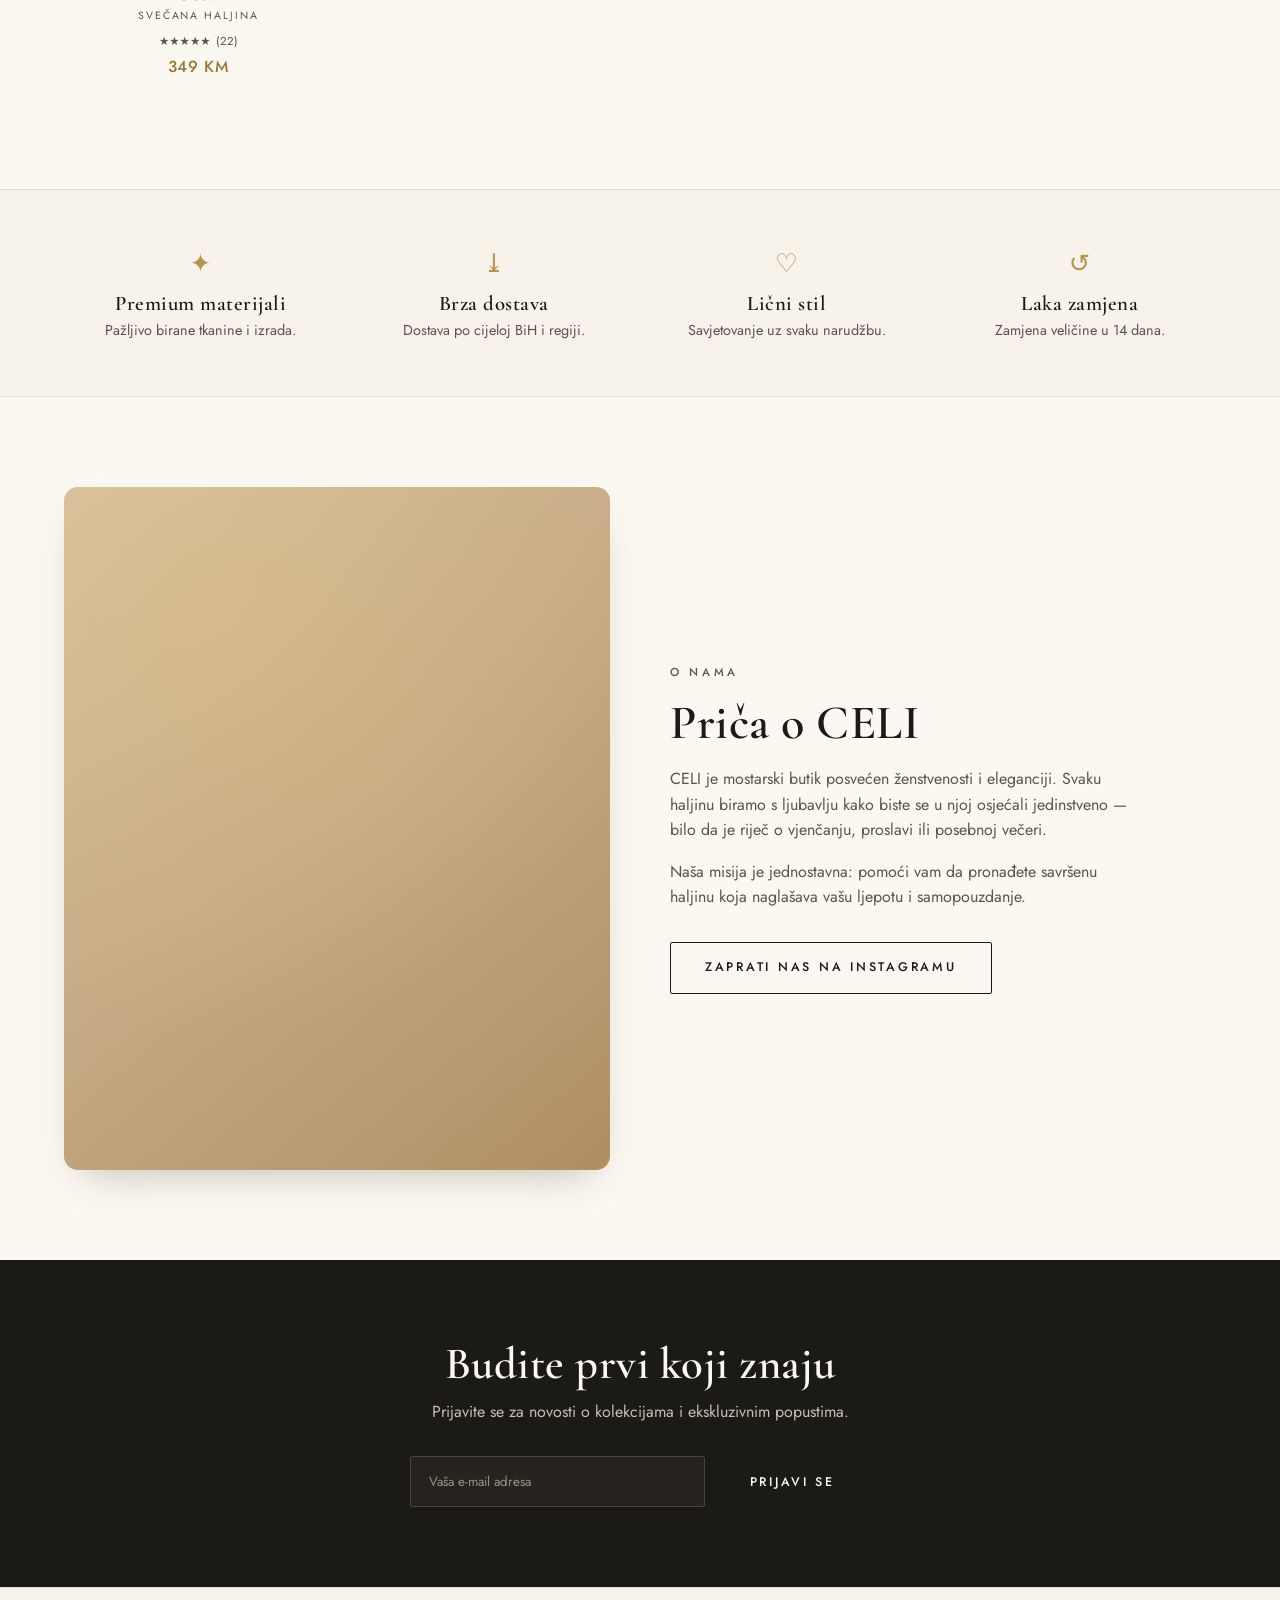
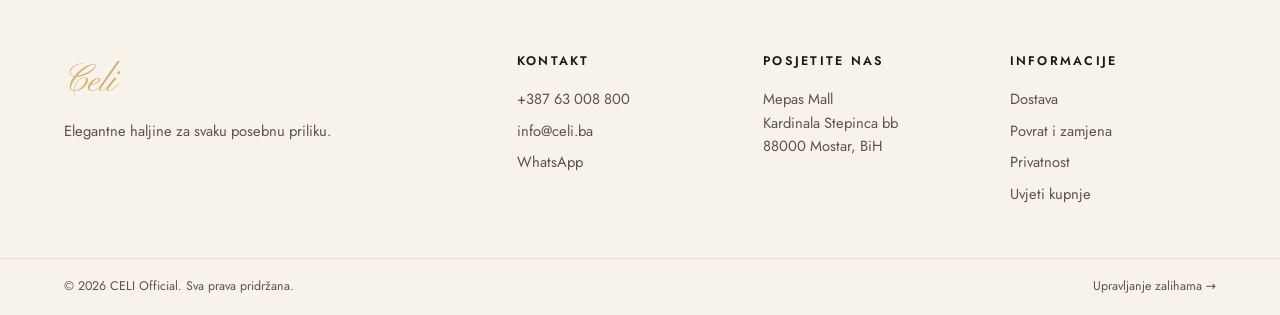
==== commit de0da47e: "Add inventory system (SKU model×color×size), reviews, variants, competitor-inspired UX Skladišna evi" ====
--- a/index.html
+++ b/index.html
@@ -121,8 +121,30 @@
       <button class="chip chip--wish" data-filter="wishlist">♡ Favoriti</button>
     </div>
 
+    <div class="subfilters">
+      <div class="colorfilter" id="colorFilter" aria-label="Filter po boji"></div>
+      <label class="sortbox">Sortiraj:
+        <select id="sortSelect">
+          <option value="featured">Preporučeno</option>
+          <option value="price-asc">Cijena: niža → viša</option>
+          <option value="price-desc">Cijena: viša → niža</option>
+          <option value="rating">Najbolje ocijenjeno</option>
+          <option value="new">Novo</option>
+        </select>
+      </label>
+    </div>
+
     <div class="grid" id="productGrid"><!-- products injected by JS --></div>
     <p class="empty" id="emptyState" hidden>Nema haljina koje odgovaraju pretrazi.</p>
+  </section>
+
+  <!-- Recently viewed -->
+  <section class="recent container" id="recent" hidden>
+    <div class="section-head section-head--left">
+      <p class="eyebrow">Nedavno pregledano</p>
+      <h2>Vaš odabir</h2>
+    </div>
+    <div class="recent__row" id="recentRow"></div>
   </section>
 
   <!-- Feature strip -->
@@ -178,16 +200,17 @@
         <p>Mepas Mall<br/>Kardinala Stepinca bb<br/>88000 Mostar, BiH</p>
       </div>
       <div class="footer__col">
-        <h5>Pratite nas</h5>
-        <p><a href="https://www.instagram.com/celi.officiel/" target="_blank" rel="noopener">Instagram</a></p>
-        <p><a href="#shop">Kolekcija</a></p>
-        <p><a href="#about">O nama</a></p>
+        <h5>Informacije</h5>
+        <p><a href="info.html#dostava">Dostava</a></p>
+        <p><a href="info.html#povrat">Povrat i zamjena</a></p>
+        <p><a href="info.html#privatnost">Privatnost</a></p>
+        <p><a href="info.html#uvjeti">Uvjeti kupnje</a></p>
       </div>
     </div>
     <div class="footer__bottom">
       <div class="container">
         <span>© <span id="year"></span> CELI Official. Sva prava pridržana.</span>
-        <span>Izrada: webshop demo</span>
+        <span><a href="admin.html" class="footer__admin">Upravljanje zalihama →</a></span>
       </div>
     </div>
   </footer>
@@ -201,6 +224,7 @@
     </div>
     <div class="cart__body" id="cartBody"><!-- items --></div>
     <div class="cart__foot">
+      <div class="fship" id="freeShip" hidden></div>
       <div class="cart__total"><span>Ukupno</span><strong id="cartTotal">0 KM</strong></div>
       <a class="btn btn--gold btn--block" id="checkoutBtn" href="checkout.html">Nastavi na plaćanje</a>
       <button class="btn btn--outline btn--block cart__wa" id="whatsappBtn">Naruči putem WhatsApp-a</button>
@@ -248,6 +272,7 @@
   <div class="toast" id="toast"></div>
 
   <script src="js/products.js"></script>
+  <script src="js/inventory.js"></script>
   <script src="js/app.js"></script>
 </body>
 </html>
--- a/css/styles.css
+++ b/css/styles.css
@@ -300,7 +300,7 @@
 .field input,.field select,.field textarea{width:100%;padding:13px 14px;border:1px solid var(--line);
   background:var(--ivory);font-family:'Jost',sans-serif;font-size:.95rem;color:var(--ink);border-radius:4px;outline:none;transition:.2s}
 .field input:focus,.field select:focus,.field textarea:focus{border-color:var(--gold)}
-.field input.err{border-color:#c0563f;background:#fbecе8}
+.field input.err{border-color:#c0563f;background:#fbece8}
 .field-row{display:grid;grid-template-columns:1fr 1fr;gap:14px}
 
 .pay{display:flex;flex-direction:column;gap:10px;margin-bottom:20px}
@@ -455,3 +455,163 @@
 
 @media(max-width:900px){ .modal__media{aspect-ratio:auto} }
 @media(max-width:760px){ .card__wish{opacity:1;transform:none} }
+
+/* ===== Subfilters: colour filter + sort ===== */
+.subfilters{display:flex;justify-content:space-between;align-items:center;gap:16px;flex-wrap:wrap;margin:-18px 0 30px}
+.colorfilter{display:flex;gap:8px;flex-wrap:wrap;align-items:center}
+.cdot{width:26px;height:26px;border-radius:50%;border:1px solid var(--line);background:none;cursor:pointer;padding:2px;transition:.2s}
+.cdot span{display:block;width:100%;height:100%;border-radius:50%;border:1px solid rgba(0,0,0,.12)}
+.cdot:hover{border-color:var(--gold)}
+.cdot.is-active{border-color:var(--ink);box-shadow:0 0 0 1px var(--ink)}
+.cdot--all{width:auto;border-radius:30px;padding:6px 14px;font-family:'Jost',sans-serif;font-size:.68rem;
+  letter-spacing:.1em;text-transform:uppercase;color:var(--ink-soft)}
+.cdot--all.is-active{background:var(--ink);color:var(--ivory)}
+.sortbox{font-size:.72rem;letter-spacing:.1em;text-transform:uppercase;color:var(--ink-soft);display:flex;align-items:center;gap:8px}
+.sortbox select{font-family:'Jost',sans-serif;font-size:.8rem;padding:8px 12px;border:1px solid var(--line);
+  background:var(--ivory);border-radius:30px;color:var(--ink);cursor:pointer;outline:none}
+.sortbox select:focus{border-color:var(--gold)}
+
+/* ===== Card extras: rating, colours, sale/out badges ===== */
+.card__rating{font-size:.8rem;color:var(--gold);letter-spacing:1px;margin:2px 0}
+.card__rating span{color:var(--ink-soft);font-size:.72rem;letter-spacing:0}
+.stars{color:var(--gold);letter-spacing:1px}
+.card__colors{display:flex;gap:5px;justify-content:center;margin-top:6px}
+.card__colors span{width:13px;height:13px;border-radius:50%;border:1px solid rgba(0,0,0,.15);display:inline-block}
+.card__badge--sale{background:#b23a3a}
+.card__badge--out{background:#6a6058}
+
+/* ===== Modal: rating, colour swatches, stock, back-in-stock, reviews ===== */
+.modal__rate{font-size:.85rem;color:var(--gold);letter-spacing:1px;margin-bottom:.4rem}
+.modal__rate span{color:var(--ink-soft);font-size:.76rem;letter-spacing:0;margin-left:4px}
+.modal__colors{margin-bottom:1.2rem}
+.cswatches{display:flex;gap:8px;margin-top:8px;flex-wrap:wrap}
+.cswatch{width:30px;height:30px;border-radius:50%;border:1px solid var(--line);background:none;cursor:pointer;padding:3px;transition:.2s}
+.cswatch span{display:block;width:100%;height:100%;border-radius:50%;background:var(--sw);border:1px solid rgba(0,0,0,.12)}
+.cswatch:hover{border-color:var(--gold)}
+.cswatch.is-active{border-color:var(--ink);box-shadow:0 0 0 1px var(--ink)}
+.size.is-out{position:relative;color:var(--line);cursor:not-allowed;border-style:dashed}
+.size.is-out::after{content:"";position:absolute;left:8px;right:8px;top:50%;height:1px;background:var(--line);transform:rotate(-18deg)}
+.stocknote-wrap{min-height:20px;margin:-6px 0 14px}
+.stocknote{font-size:.78rem;letter-spacing:.02em}
+.stocknote--low{color:#b23a3a;font-weight:500}
+.stocknote--out{color:#6a6058}
+.stocknote--in{color:#3f7d52}
+.backinstock{background:var(--cream);border:1px solid var(--line);border-radius:8px;padding:14px 16px;margin-bottom:1.4rem}
+.backinstock p{font-size:.82rem;color:var(--ink-soft);margin-bottom:10px}
+.backinstock form{display:flex;gap:8px}
+.backinstock input{flex:1;padding:10px 12px;border:1px solid var(--line);border-radius:4px;font-family:'Jost',sans-serif;outline:none;background:var(--ivory)}
+.backinstock input:focus{border-color:var(--gold)}
+.backinstock .btn{padding:10px 18px;font-size:.7rem}
+.reviews{border-top:1px solid var(--line);margin-top:18px;padding-top:16px}
+.reviews__head{display:flex;align-items:center;gap:10px;margin-bottom:14px}
+.reviews__avg{font-family:'Cormorant Garamond',serif;font-size:1.8rem;font-weight:600}
+.reviews__count{font-size:.76rem;color:var(--ink-soft)}
+.review{padding:10px 0;border-bottom:1px solid var(--line)}
+.review:last-child{border-bottom:none}
+.review__top{display:flex;justify-content:space-between;align-items:center;margin-bottom:4px}
+.review__top strong{font-size:.88rem}
+.review p{font-size:.86rem;color:var(--ink-soft)}
+
+/* ===== Free shipping progress (cart) ===== */
+.fship{margin-bottom:14px}
+.fship__msg{font-size:.78rem;color:var(--ink-soft);margin-bottom:6px}
+.fship__msg--done{color:#3f7d52;font-weight:500}
+.fship__msg strong{color:var(--gold-deep)}
+.fship__track{height:6px;background:var(--sand);border-radius:6px;overflow:hidden}
+.fship__track span{display:block;height:100%;background:linear-gradient(90deg,var(--gold-light),var(--gold));transition:width .4s var(--ease)}
+
+/* ===== Recently viewed ===== */
+.recent{padding:30px 24px 10px}
+.section-head--left{text-align:left;margin:10px 0 20px}
+.recent__row{display:flex;gap:16px;overflow-x:auto;padding-bottom:8px}
+.rcard{flex:0 0 auto;width:150px;background:none;border:none;cursor:pointer;text-align:left;padding:0;font-family:inherit}
+.rcard__img{display:block;aspect-ratio:3/4;border-radius:10px;overflow:hidden;background:var(--sand);margin-bottom:8px}
+.rcard__name{display:block;font-family:'Cormorant Garamond',serif;font-size:1.1rem;font-weight:600}
+.rcard__price{display:block;color:var(--gold-deep);font-size:.85rem}
+.footer__admin{color:var(--ink-soft);transition:.25s}
+.footer__admin:hover{color:var(--gold-deep)}
+
+/* ===== Info page ===== */
+.info{padding:40px 24px 80px;max-width:840px}
+.info__nav{display:flex;gap:10px;flex-wrap:wrap;justify-content:center;margin-bottom:40px}
+.info__nav a{font-size:.72rem;letter-spacing:.12em;text-transform:uppercase;color:var(--ink-soft);
+  border:1px solid var(--line);border-radius:30px;padding:9px 18px;transition:.25s}
+.info__nav a:hover{border-color:var(--gold);color:var(--ink)}
+.info__sec{margin-bottom:40px;scroll-margin-top:100px}
+.info__sec h2{font-size:1.8rem;margin-bottom:.8rem;padding-bottom:.5rem;border-bottom:1px solid var(--line)}
+.info__sec p{color:var(--ink-soft);margin-bottom:.8rem}
+.info__sec ul{list-style:none;display:flex;flex-direction:column;gap:8px;margin-bottom:.8rem}
+.info__sec li{color:var(--ink-soft);padding-left:20px;position:relative}
+.info__sec li::before{content:"✦";position:absolute;left:0;color:var(--gold)}
+.info__sec a{color:var(--gold-deep);text-decoration:underline}
+.info__note{font-size:.82rem;background:var(--cream);border:1px solid var(--line);border-radius:8px;padding:12px 14px}
+
+/* ===== Admin / inventory ===== */
+.admin-page{background:var(--cream)}
+.admin{padding:34px 24px 70px}
+.admin__head{display:flex;justify-content:space-between;align-items:flex-end;gap:20px;flex-wrap:wrap;margin-bottom:28px}
+.admin__title{font-size:clamp(1.8rem,4vw,2.6rem)}
+.admin__sub{color:var(--ink-soft);font-size:.9rem;margin-top:4px}
+.admin__tools{display:flex;gap:8px;flex-wrap:wrap}
+.admin__tools .btn{padding:11px 18px;font-size:.7rem;cursor:pointer}
+
+.kpis{display:grid;grid-template-columns:repeat(6,1fr);gap:14px;margin-bottom:34px}
+.kpi{background:var(--ivory);border:1px solid var(--line);border-radius:var(--radius);padding:18px 16px;text-align:center}
+.kpi__val{display:block;font-family:'Cormorant Garamond',serif;font-size:1.9rem;font-weight:600;line-height:1}
+.kpi__lbl{display:block;font-size:.66rem;letter-spacing:.1em;text-transform:uppercase;color:var(--ink-soft);margin-top:8px}
+.kpi.warn{border-color:#e6c06a;background:#fbf4e2}
+.kpi.bad{border-color:#e0a99a;background:#fbece8}
+
+.admin-block{background:var(--ivory);border:1px solid var(--line);border-radius:var(--radius);padding:22px;margin-bottom:22px}
+.admin-block__head{display:flex;justify-content:space-between;align-items:center;gap:14px;flex-wrap:wrap;margin-bottom:16px}
+.admin-block__head h2{font-size:1.5rem}
+.admin-block__hint{font-size:.74rem;color:var(--ink-soft)}
+.admin-filter{display:flex;gap:14px;align-items:center;flex-wrap:wrap}
+.admin-filter input[type=search]{padding:9px 14px;border:1px solid var(--line);border-radius:30px;font-family:'Jost',sans-serif;outline:none;background:var(--ivory)}
+.admin-filter input[type=search]:focus{border-color:var(--gold)}
+.admin-check{font-size:.78rem;color:var(--ink-soft);display:flex;align-items:center;gap:6px;cursor:pointer}
+
+.alerts__ok{color:#3f7d52;font-size:.9rem}
+.alerts__h{font-size:.72rem;letter-spacing:.1em;text-transform:uppercase;color:var(--ink-soft);margin:12px 0 6px}
+.alert{display:grid;grid-template-columns:1fr auto auto;gap:12px;align-items:center;padding:9px 12px;border:1px solid var(--line);border-radius:8px;margin-bottom:6px;font-size:.86rem}
+.alert--out{background:#fbece8;border-color:#e0a99a}
+.alert--low{background:#fbf4e2;border-color:#e6c06a}
+.alert__qty{font-weight:600}
+.alert__act button{border:1px solid var(--ink);background:none;border-radius:20px;padding:4px 10px;font-size:.72rem;cursor:pointer;margin-left:4px}
+.alert__act button:hover{background:var(--ink);color:var(--ivory)}
+
+.invcard{border:1px solid var(--line);border-radius:10px;padding:16px;margin-bottom:14px;background:var(--cream)}
+.invcard__head{display:flex;gap:14px;align-items:center;margin-bottom:14px}
+.invcard__img{width:54px;height:68px;border-radius:6px;overflow:hidden;background:var(--sand);flex:0 0 auto}
+.invcard__img img{width:100%;height:100%;object-fit:cover}
+.invcard__head h3{font-size:1.3rem}
+.invcard__head p{font-size:.8rem;color:var(--ink-soft)}
+.invgrid{width:100%;border-collapse:collapse;font-size:.85rem}
+.invgrid th,.invgrid td{padding:7px 6px;text-align:center;border-bottom:1px solid var(--line)}
+.invgrid thead th{font-size:.66rem;letter-spacing:.08em;text-transform:uppercase;color:var(--ink-soft);font-weight:600}
+.invgrid__color{text-align:left;white-space:nowrap;font-weight:500}
+.invgrid__color .dot{display:inline-block;width:12px;height:12px;border-radius:50%;border:1px solid rgba(0,0,0,.15);margin-right:6px;vertical-align:middle}
+.invgrid__tot{font-weight:600}
+.qcell{width:56px;padding:6px;border:1px solid var(--line);border-radius:6px;text-align:center;font-family:'Jost',sans-serif;background:var(--ivory);outline:none}
+.qcell:focus{border-color:var(--gold)}
+.qcell.low{border-color:#e6c06a;background:#fbf4e2}
+.qcell.out{border-color:#e0a99a;background:#fbece8;color:#b23a3a}
+
+.admin-cols{display:grid;grid-template-columns:1fr 1fr;gap:22px}
+.log,.orders{max-height:420px;overflow-y:auto}
+.logrow{display:grid;grid-template-columns:auto 1fr auto auto;gap:8px;align-items:center;font-size:.76rem;padding:7px 0;border-bottom:1px solid var(--line)}
+.logrow__when{color:var(--ink-soft);white-space:nowrap}
+.logrow__sku{font-family:monospace;font-size:.72rem;color:var(--ink-soft);overflow:hidden;text-overflow:ellipsis}
+.logrow__delta{font-weight:700}
+.logrow__delta.pos{color:#3f7d52}
+.logrow__delta.neg{color:#b23a3a}
+.logrow__why{grid-column:1/-1;color:var(--ink-soft);font-size:.72rem;margin-top:-2px}
+.orderrow{border:1px solid var(--line);border-radius:8px;padding:12px;margin-bottom:10px;font-size:.84rem}
+.orderrow__top{display:flex;justify-content:space-between;color:var(--ink-soft);font-size:.76rem}
+.orderrow__cust{margin:4px 0;color:var(--ink-soft)}
+.orderrow ul{list-style:none;margin:6px 0}
+.orderrow li{color:var(--ink);padding:2px 0}
+.orderrow__total{font-weight:600;color:var(--gold-deep);text-align:right}
+
+@media(max-width:1000px){ .kpis{grid-template-columns:repeat(3,1fr)} .admin-cols{grid-template-columns:1fr} }
+@media(max-width:560px){ .kpis{grid-template-columns:repeat(2,1fr)} .invgrid{font-size:.78rem} .qcell{width:46px} }
